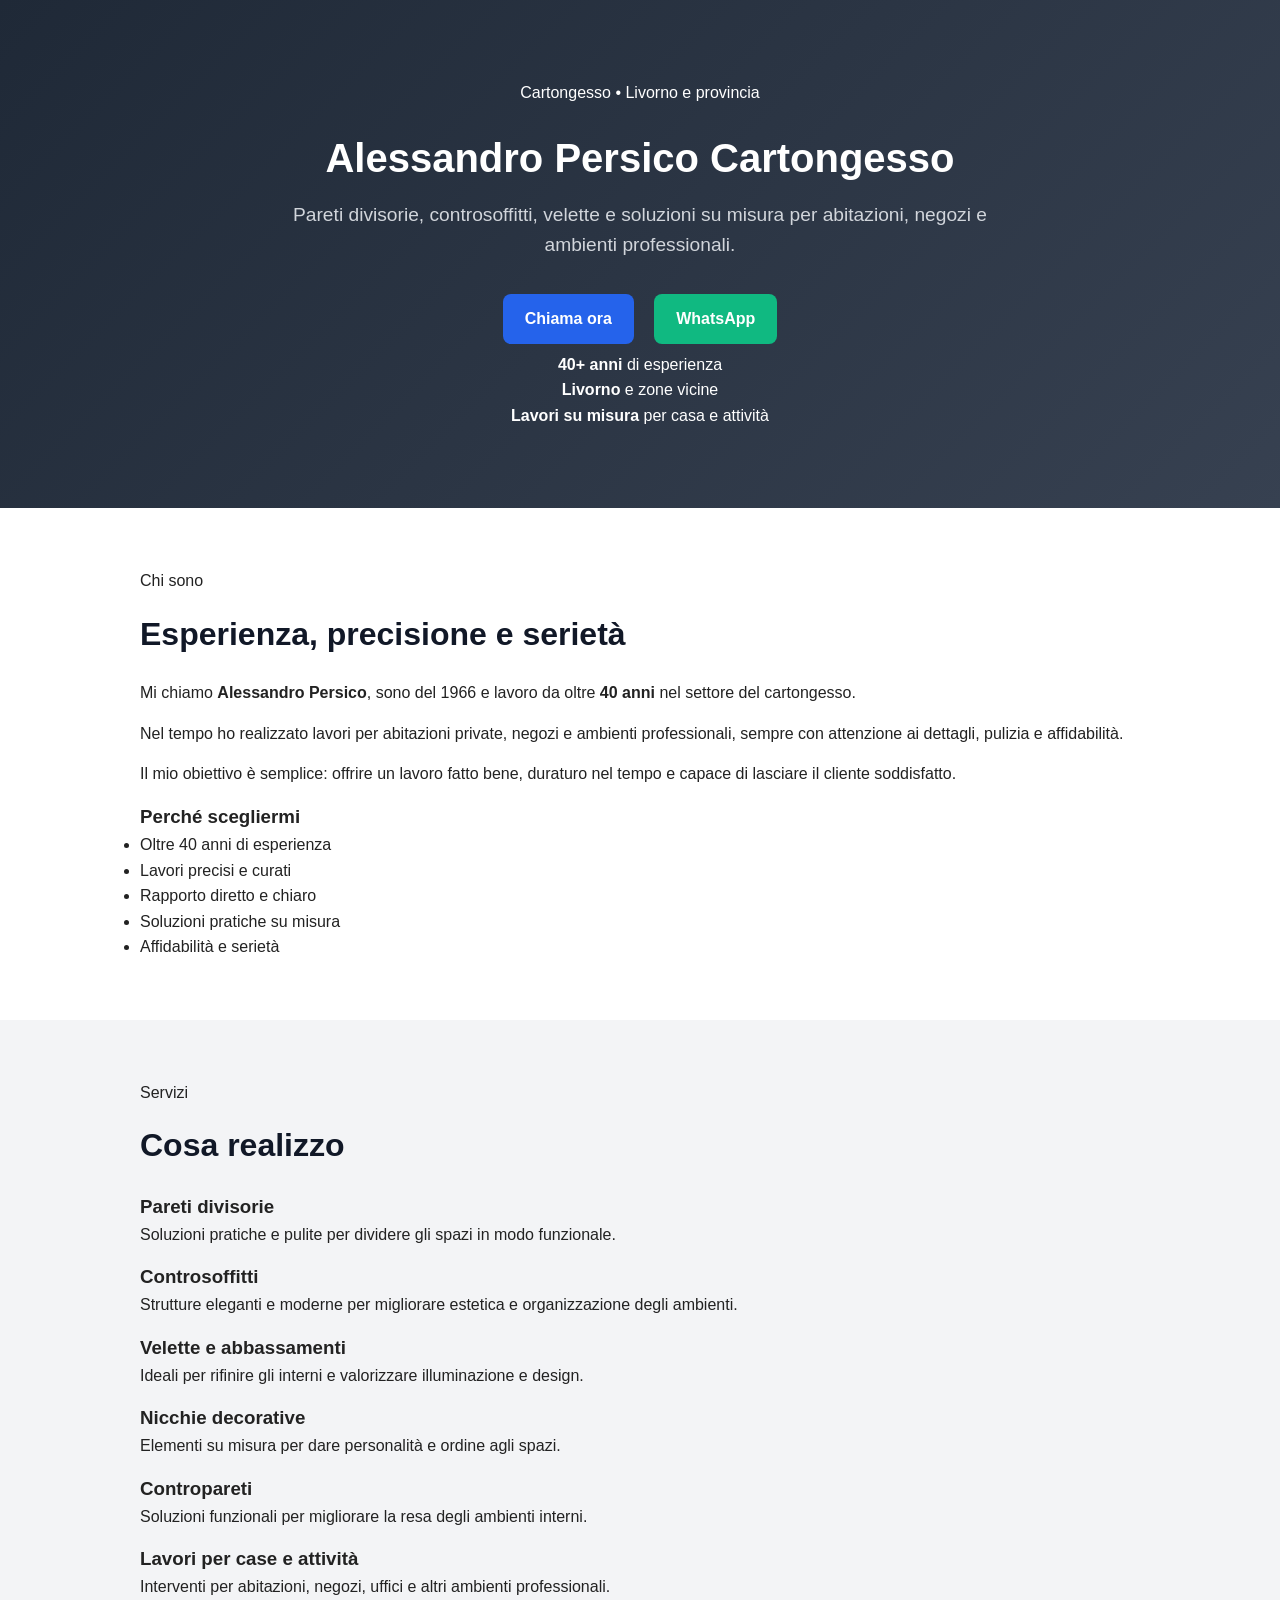
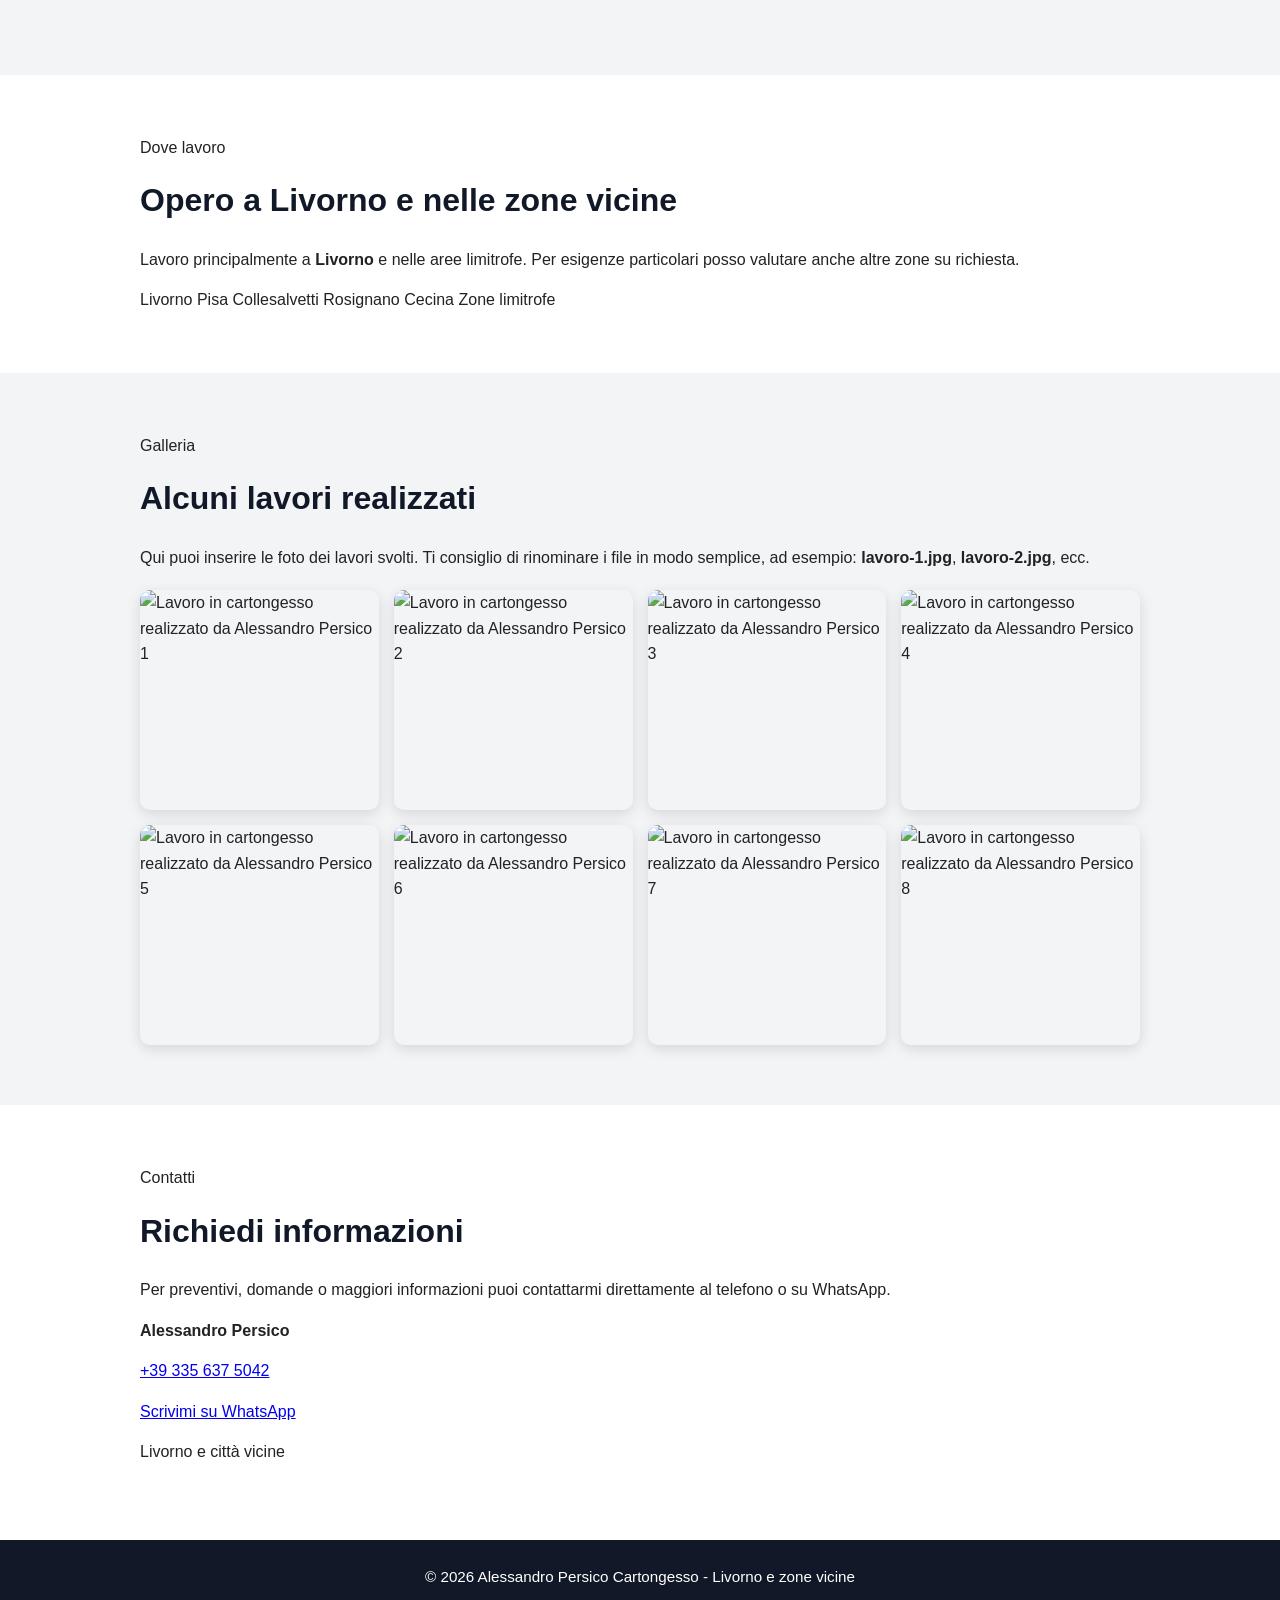
==== index.html @ 89f57fc7 "Update index.html" ====
<!DOCTYPE html>
<html lang="it">
<head>
  <meta charset="UTF-8">
  <meta name="viewport" content="width=device-width, initial-scale=1.0">
  <title>Alessandro Persico Cartongesso | Livorno e zone vicine</title>
  <meta name="description" content="Lavori in cartongesso a Livorno e provincia. Pareti divisorie, controsoffitti, velette e soluzioni su misura con oltre 40 anni di esperienza.">
  <link rel="stylesheet" href="style.css">
</head>
<body>

  <header class="hero">
    <div class="overlay"></div>
    <div class="container hero-content">
      <p class="eyebrow">Cartongesso • Livorno e provincia</p>
      <h1>Alessandro Persico Cartongesso</h1>
      <p class="subtitle">
        Pareti divisorie, controsoffitti, velette e soluzioni su misura
        per abitazioni, negozi e ambienti professionali.
      </p>

      <div class="buttons">
        <a class="btn primary" href="tel:+393356375042">Chiama ora</a>
        <a class="btn secondary" href="https://wa.me/393356375042" target="_blank" rel="noopener">WhatsApp</a>
      </div>

      <div class="hero-info">
        <div class="info-box">
          <strong>40+ anni</strong>
          <span>di esperienza</span>
        </div>
        <div class="info-box">
          <strong>Livorno</strong>
          <span>e zone vicine</span>
        </div>
        <div class="info-box">
          <strong>Lavori su misura</strong>
          <span>per casa e attività</span>
        </div>
      </div>
    </div>
  </header>

  <main>
    <section class="section">
      <div class="container about-grid">
        <div>
          <p class="section-tag">Chi sono</p>
          <h2>Esperienza, precisione e serietà</h2>
          <p>
            Mi chiamo <strong>Alessandro Persico</strong>, sono del 1966 e lavoro
            da oltre <strong>40 anni</strong> nel settore del cartongesso.
          </p>
          <p>
            Nel tempo ho realizzato lavori per abitazioni private, negozi e ambienti
            professionali, sempre con attenzione ai dettagli, pulizia e affidabilità.
          </p>
          <p>
            Il mio obiettivo è semplice: offrire un lavoro fatto bene,
            duraturo nel tempo e capace di lasciare il cliente soddisfatto.
          </p>
        </div>

        <div class="about-card">
          <h3>Perché scegliermi</h3>
          <ul>
            <li>Oltre 40 anni di esperienza</li>
            <li>Lavori precisi e curati</li>
            <li>Rapporto diretto e chiaro</li>
            <li>Soluzioni pratiche su misura</li>
            <li>Affidabilità e serietà</li>
          </ul>
        </div>
      </div>
    </section>

    <section class="section alt">
      <div class="container">
        <p class="section-tag">Servizi</p>
        <h2>Cosa realizzo</h2>

        <div class="services-grid">
          <div class="service-card">
            <h3>Pareti divisorie</h3>
            <p>Soluzioni pratiche e pulite per dividere gli spazi in modo funzionale.</p>
          </div>

          <div class="service-card">
            <h3>Controsoffitti</h3>
            <p>Strutture eleganti e moderne per migliorare estetica e organizzazione degli ambienti.</p>
          </div>

          <div class="service-card">
            <h3>Velette e abbassamenti</h3>
            <p>Ideali per rifinire gli interni e valorizzare illuminazione e design.</p>
          </div>

          <div class="service-card">
            <h3>Nicchie decorative</h3>
            <p>Elementi su misura per dare personalità e ordine agli spazi.</p>
          </div>

          <div class="service-card">
            <h3>Contropareti</h3>
            <p>Soluzioni funzionali per migliorare la resa degli ambienti interni.</p>
          </div>

          <div class="service-card">
            <h3>Lavori per case e attività</h3>
            <p>Interventi per abitazioni, negozi, uffici e altri ambienti professionali.</p>
          </div>
        </div>
      </div>
    </section>

    <section class="section">
      <div class="container area-grid">
        <div>
          <p class="section-tag">Dove lavoro</p>
          <h2>Opero a Livorno e nelle zone vicine</h2>
          <p>
            Lavoro principalmente a <strong>Livorno</strong> e nelle aree limitrofe.
            Per esigenze particolari posso valutare anche altre zone su richiesta.
          </p>
        </div>

        <div class="areas-box">
          <span>Livorno</span>
          <span>Pisa</span>
          <span>Collesalvetti</span>
          <span>Rosignano</span>
          <span>Cecina</span>
          <span>Zone limitrofe</span>
        </div>
      </div>
    </section>

    <section class="section alt">
      <div class="container">
        <p class="section-tag">Galleria</p>
        <h2>Alcuni lavori realizzati</h2>
        <p class="gallery-text">
          Qui puoi inserire le foto dei lavori svolti. Ti consiglio di rinominare
          i file in modo semplice, ad esempio: <strong>lavoro-1.jpg</strong>,
          <strong>lavoro-2.jpg</strong>, ecc.
        </p>

        <div class="gallery">
          <img src="lavoro-1.jpeg" alt="Lavoro in cartongesso realizzato da Alessandro Persico 1">
          <img src="lavoro-2.jpeg" alt="Lavoro in cartongesso realizzato da Alessandro Persico 2">
          <img src="lavoro-3.jpeg" alt="Lavoro in cartongesso realizzato da Alessandro Persico 3">
          <img src="lavoro-4.jpeg" alt="Lavoro in cartongesso realizzato da Alessandro Persico 4">
          <img src="lavoro-5.jpeg" alt="Lavoro in cartongesso realizzato da Alessandro Persico 5">
          <img src="lavoro-6.jpeg" alt="Lavoro in cartongesso realizzato da Alessandro Persico 6">
          <img src="lavoro-7.jpeg" alt="Lavoro in cartongesso realizzato da Alessandro Persico 7">
          <img src="lavoro-8.jpeg" alt="Lavoro in cartongesso realizzato da Alessandro Persico 8">
        </div>
      </div>
    </section>

    <section class="section contact-section">
      <div class="container contact-card">
        <div>
          <p class="section-tag">Contatti</p>
          <h2>Richiedi informazioni</h2>
          <p>
            Per preventivi, domande o maggiori informazioni puoi contattarmi
            direttamente al telefono o su WhatsApp.
          </p>
        </div>

        <div class="contact-info">
          <p><strong>Alessandro Persico</strong></p>
          <p><a href="tel:+393356375042">+39 335 637 5042</a></p>
          <p><a href="https://wa.me/393356375042" target="_blank" rel="noopener">Scrivimi su WhatsApp</a></p>
          <p>Livorno e città vicine</p>
        </div>
      </div>
    </section>
  </main>

  <footer>
    <div class="container footer-content">
      <p>© 2026 Alessandro Persico Cartongesso - Livorno e zone vicine</p>
    </div>
  </footer>

</body>
</html>
---- style.css ----
* {
box-sizing: border-box;
margin: 0;
padding: 0;
}

body {
font-family: Arial, sans-serif;
line-height: 1.6;
color: #222;
background: #ffffff;
}

.container {
width: 90%;
max-width: 1000px;
margin: 0 auto;
}

.hero {
background: linear-gradient(135deg, #1f2937, #374151);
color: white;
padding: 80px 0;
text-align: center;
}

.hero h1 {
font-size: 2.5rem;
margin-bottom: 10px;
}

.subtitle {
font-size: 1.2rem;
margin-bottom: 20px;
color: #d1d5db;
}

.hero p {
max-width: 700px;
margin: 0 auto 20px;
}

.buttons {
margin-top: 25px;
}

.btn {
display: inline-block;
text-decoration: none;
padding: 12px 22px;
border-radius: 8px;
margin: 8px;
font-weight: bold;
}

.btn.primary {
background: #2563eb;
color: white;
}

.btn.secondary {
background: #10b981;
color: white;
}

.section {
padding: 60px 0;
}

.section.alt {
background: #f3f4f6;
}

.section h2 {
margin-bottom: 20px;
font-size: 2rem;
color: #111827;
}

.section p {
margin-bottom: 15px;
}

.services,
.areas {
padding-left: 20px;
}

.services li,
.areas li {
margin-bottom: 10px;
}

.contact a {
color: #2563eb;
text-decoration: none;
}

.note {
color: #666;
font-style: italic;
}

footer {
background: #111827;
color: white;
text-align: center;
padding: 25px 0;
font-size: 0.95rem;
}

@media (max-width: 600px) {
.hero h1 {
font-size: 2rem;
}

.section h2 {
font-size: 1.6rem;
}

.btn {
display: block;
width: 100%;
max-width: 280px;
margin: 10px auto;
}
}
.gallery {
display: grid;
grid-template-columns: repeat(auto-fit, minmax(220px, 1fr));
gap: 15px;
margin-top: 20px;
}

.gallery img {
width: 100%;
height: 220px;
object-fit: cover;
border-radius: 10px;
box-shadow: 0 4px 14px rgba(0,0,0,0.12);
}
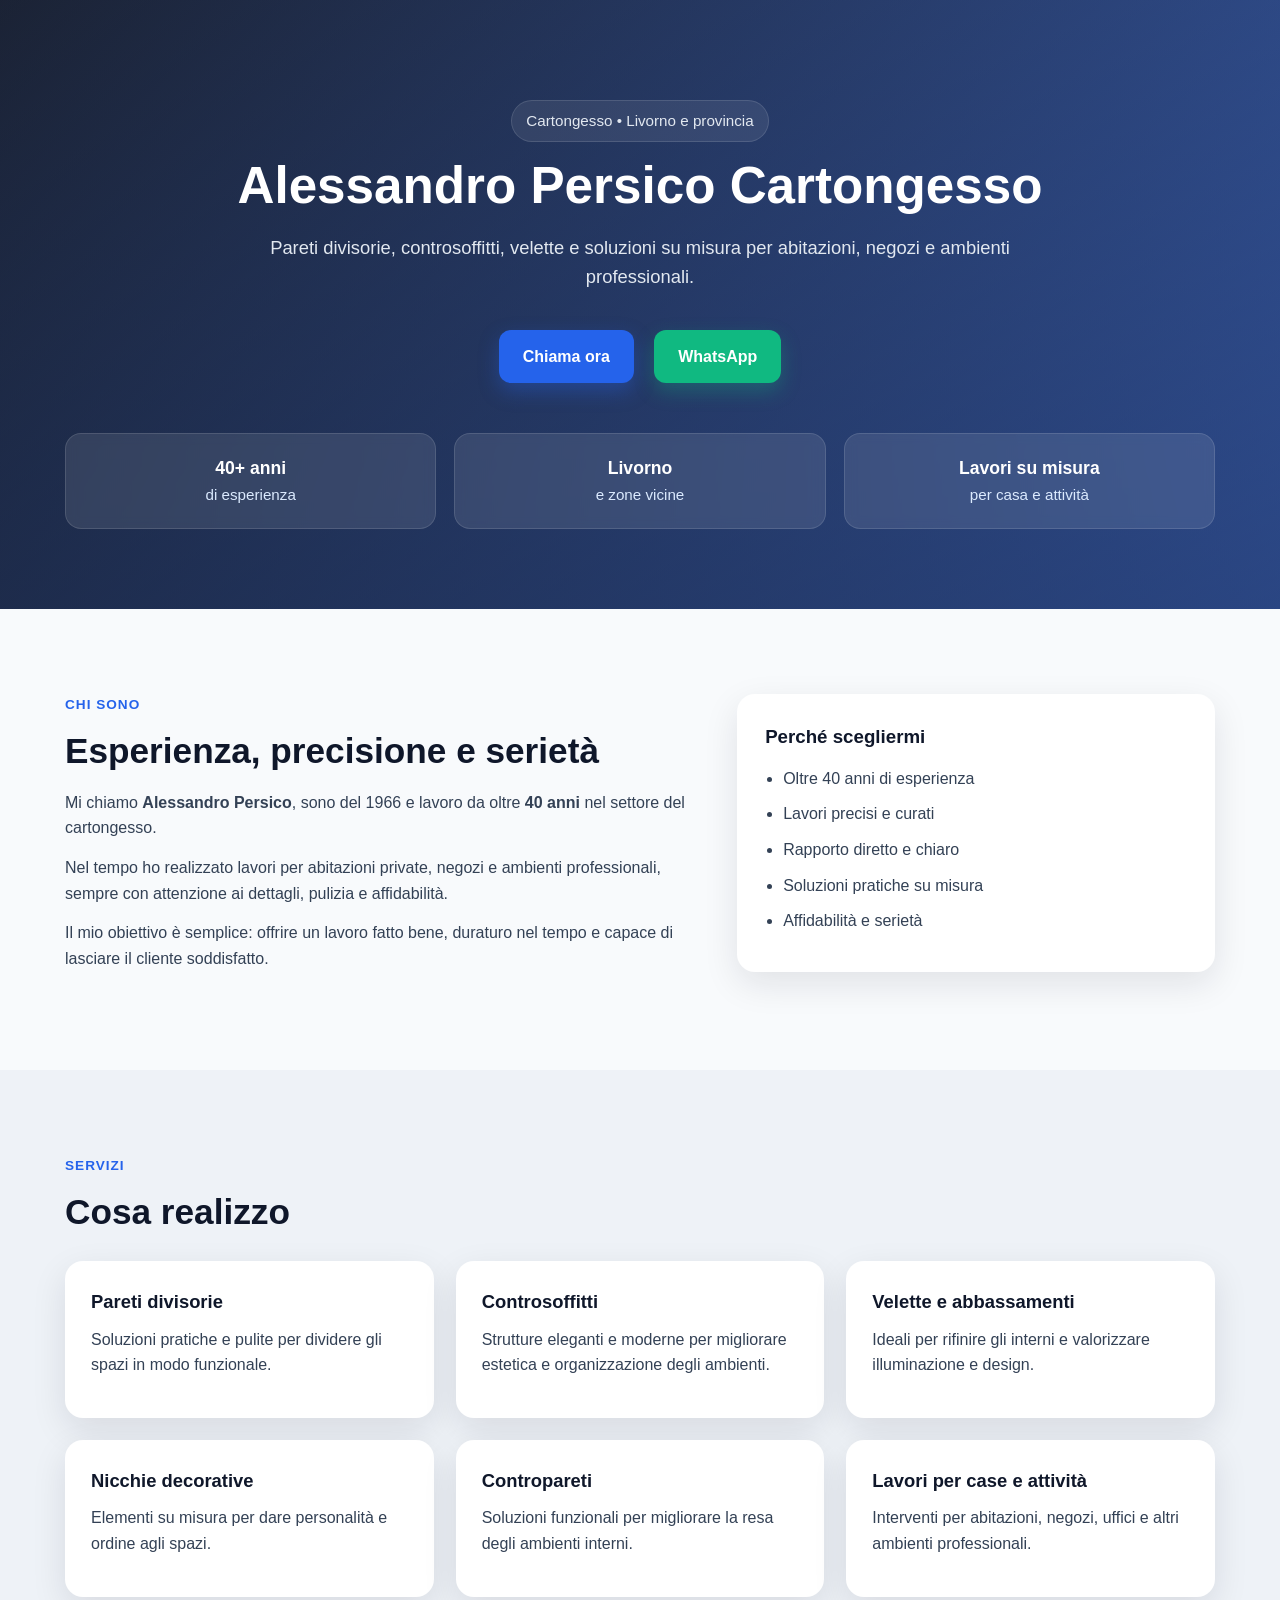
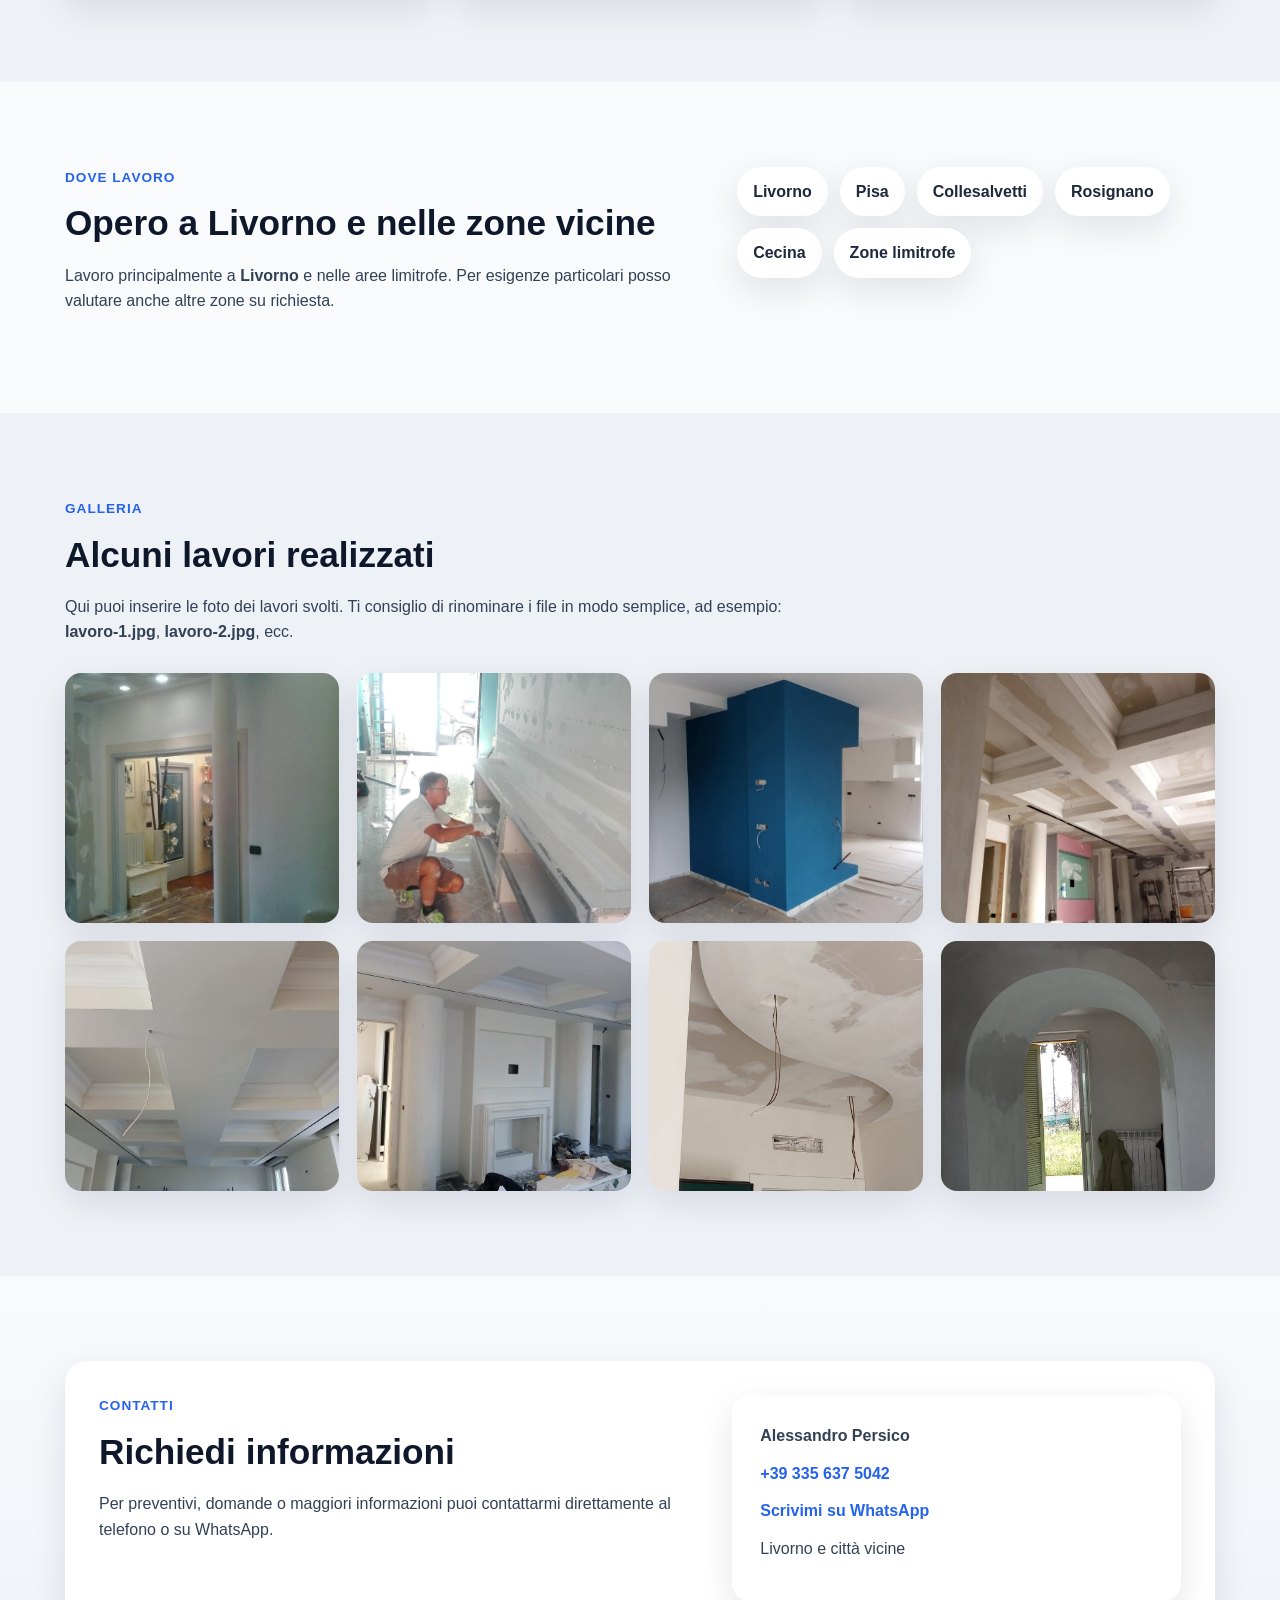
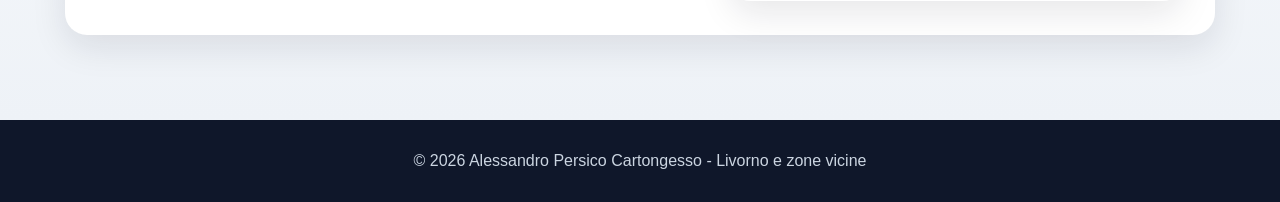
==== commit 4468362b: "Update index.html" ====
--- a/index.html
+++ b/index.html
@@ -145,16 +145,16 @@
           <strong>lavoro-2.jpg</strong>, ecc.
         </p>
 
-        <div class="gallery">
-          <img src="lavoro-1.jpeg" alt="Lavoro in cartongesso realizzato da Alessandro Persico 1">
-          <img src="lavoro-2.jpeg" alt="Lavoro in cartongesso realizzato da Alessandro Persico 2">
-          <img src="lavoro-3.jpeg" alt="Lavoro in cartongesso realizzato da Alessandro Persico 3">
-          <img src="lavoro-4.jpeg" alt="Lavoro in cartongesso realizzato da Alessandro Persico 4">
-          <img src="lavoro-5.jpeg" alt="Lavoro in cartongesso realizzato da Alessandro Persico 5">
-          <img src="lavoro-6.jpeg" alt="Lavoro in cartongesso realizzato da Alessandro Persico 6">
-          <img src="lavoro-7.jpeg" alt="Lavoro in cartongesso realizzato da Alessandro Persico 7">
-          <img src="lavoro-8.jpeg" alt="Lavoro in cartongesso realizzato da Alessandro Persico 8">
-        </div>
+       <div class="gallery">
+  <img src="WhatsApp Image 2026-03-15 at 20.15.05.jpeg" alt="Lavoro in cartongesso realizzato da Alessandro Persico 1">
+  <img src="WhatsApp Image 2026-03-15 at 20.15.06.jpeg" alt="Lavoro in cartongesso realizzato da Alessandro Persico 2">
+  <img src="WhatsApp Image 2026-03-15 at 20.15.06 (1).jpeg" alt="Lavoro in cartongesso realizzato da Alessandro Persico 3">
+  <img src="WhatsApp Image 2026-03-15 at 20.15.06 (3).jpeg" alt="Lavoro in cartongesso realizzato da Alessandro Persico 4">
+  <img src="WhatsApp Image 2026-03-15 at 20.15.06 (4).jpeg" alt="Lavoro in cartongesso realizzato da Alessandro Persico 5">
+  <img src="WhatsApp Image 2026-03-15 at 20.15.06 (5).jpeg" alt="Lavoro in cartongesso realizzato da Alessandro Persico 6">
+  <img src="WhatsApp Image 2026-03-15 at 20.15.06 (7).jpeg" alt="Lavoro in cartongesso realizzato da Alessandro Persico 7">
+  <img src="WhatsApp Image 2026-03-15 at 20.15.06 (9).jpeg" alt="Lavoro in cartongesso realizzato da Alessandro Persico 8">
+</div>
       </div>
     </section>
 
--- a/style.css
+++ b/style.css
@@ -1,141 +1,357 @@
 * {
-box-sizing: border-box;
-margin: 0;
-padding: 0;
+  box-sizing: border-box;
+  margin: 0;
+  padding: 0;
+}
+
+:root {
+  --bg: #f8fafc;
+  --white: #ffffff;
+  --dark: #0f172a;
+  --dark-soft: #1e293b;
+  --text: #334155;
+  --muted: #94a3b8;
+  --primary: #2563eb;
+  --primary-dark: #1d4ed8;
+  --accent: #10b981;
+  --accent-dark: #059669;
+  --border: rgba(255, 255, 255, 0.12);
+  --shadow: 0 12px 35px rgba(15, 23, 42, 0.10);
+  --radius: 18px;
 }
 
 body {
-font-family: Arial, sans-serif;
-line-height: 1.6;
-color: #222;
-background: #ffffff;
+  font-family: Arial, sans-serif;
+  line-height: 1.6;
+  color: var(--text);
+  background: var(--bg);
 }
 
 .container {
-width: 90%;
-max-width: 1000px;
-margin: 0 auto;
+  width: 90%;
+  max-width: 1150px;
+  margin: 0 auto;
 }
 
 .hero {
-background: linear-gradient(135deg, #1f2937, #374151);
-color: white;
-padding: 80px 0;
-text-align: center;
+  position: relative;
+  overflow: hidden;
+  background:
+    linear-gradient(135deg, rgba(15, 23, 42, 0.92), rgba(37, 99, 235, 0.82)),
+    url("lavoro-1.jpeg") center/cover no-repeat;
+  color: white;
+  padding: 100px 0 80px;
+}
+
+.overlay {
+  position: absolute;
+  inset: 0;
+  background: linear-gradient(to bottom, rgba(15, 23, 42, 0.35), rgba(15, 23, 42, 0.55));
+}
+
+.hero-content {
+  position: relative;
+  z-index: 2;
+  text-align: center;
+}
+
+.eyebrow {
+  display: inline-block;
+  margin-bottom: 16px;
+  padding: 8px 14px;
+  border: 1px solid var(--border);
+  border-radius: 999px;
+  background: rgba(255, 255, 255, 0.08);
+  color: #e2e8f0;
+  font-size: 0.95rem;
 }
 
 .hero h1 {
-font-size: 2.5rem;
-margin-bottom: 10px;
+  font-size: 3.2rem;
+  line-height: 1.1;
+  margin-bottom: 18px;
 }
 
 .subtitle {
-font-size: 1.2rem;
-margin-bottom: 20px;
-color: #d1d5db;
-}
-
-.hero p {
-max-width: 700px;
-margin: 0 auto 20px;
+  max-width: 760px;
+  margin: 0 auto;
+  font-size: 1.15rem;
+  color: #e2e8f0;
 }
 
 .buttons {
-margin-top: 25px;
+  margin-top: 30px;
 }
 
 .btn {
-display: inline-block;
-text-decoration: none;
-padding: 12px 22px;
-border-radius: 8px;
-margin: 8px;
-font-weight: bold;
+  display: inline-block;
+  text-decoration: none;
+  padding: 14px 24px;
+  border-radius: 12px;
+  margin: 8px;
+  font-weight: bold;
+  transition: 0.25s ease;
 }
 
 .btn.primary {
-background: #2563eb;
-color: white;
+  background: var(--primary);
+  color: white;
+  box-shadow: 0 8px 20px rgba(37, 99, 235, 0.35);
+}
+
+.btn.primary:hover {
+  background: var(--primary-dark);
+  transform: translateY(-2px);
 }
 
 .btn.secondary {
-background: #10b981;
-color: white;
+  background: var(--accent);
+  color: white;
+  box-shadow: 0 8px 20px rgba(16, 185, 129, 0.30);
+}
+
+.btn.secondary:hover {
+  background: var(--accent-dark);
+  transform: translateY(-2px);
+}
+
+.hero-info {
+  display: grid;
+  grid-template-columns: repeat(3, 1fr);
+  gap: 18px;
+  margin-top: 42px;
+}
+
+.info-box {
+  background: rgba(255, 255, 255, 0.10);
+  border: 1px solid var(--border);
+  border-radius: 16px;
+  padding: 20px;
+  backdrop-filter: blur(6px);
+}
+
+.info-box strong {
+  display: block;
+  font-size: 1.1rem;
+  color: #ffffff;
+}
+
+.info-box span {
+  color: #dbeafe;
+  font-size: 0.95rem;
 }
 
 .section {
-padding: 60px 0;
+  padding: 85px 0;
 }
 
 .section.alt {
-background: #f3f4f6;
+  background: #eef2f7;
+}
+
+.section-tag {
+  color: var(--primary);
+  font-weight: bold;
+  text-transform: uppercase;
+  letter-spacing: 1px;
+  font-size: 0.85rem;
+  margin-bottom: 10px;
 }
 
 .section h2 {
-margin-bottom: 20px;
-font-size: 2rem;
-color: #111827;
+  font-size: 2.2rem;
+  line-height: 1.2;
+  color: var(--dark);
+  margin-bottom: 18px;
 }
 
 .section p {
-margin-bottom: 15px;
-}
-
-.services,
-.areas {
-padding-left: 20px;
-}
-
-.services li,
-.areas li {
-margin-bottom: 10px;
-}
-
-.contact a {
-color: #2563eb;
-text-decoration: none;
-}
-
-.note {
-color: #666;
-font-style: italic;
+  margin-bottom: 14px;
+}
+
+.about-grid,
+.area-grid,
+.contact-card {
+  display: grid;
+  grid-template-columns: 1.2fr 0.9fr;
+  gap: 35px;
+  align-items: start;
+}
+
+.about-card,
+.contact-info {
+  background: var(--white);
+  padding: 28px;
+  border-radius: var(--radius);
+  box-shadow: var(--shadow);
+}
+
+.about-card h3 {
+  margin-bottom: 14px;
+  color: var(--dark);
+}
+
+.about-card ul {
+  padding-left: 18px;
+}
+
+.about-card li {
+  margin-bottom: 10px;
+}
+
+.services-grid {
+  display: grid;
+  grid-template-columns: repeat(3, 1fr);
+  gap: 22px;
+  margin-top: 28px;
+}
+
+.service-card {
+  background: var(--white);
+  border-radius: var(--radius);
+  padding: 26px;
+  box-shadow: var(--shadow);
+  transition: 0.25s ease;
+}
+
+.service-card:hover {
+  transform: translateY(-4px);
+}
+
+.service-card h3 {
+  color: var(--dark);
+  margin-bottom: 10px;
+  font-size: 1.15rem;
+}
+
+.areas-box {
+  display: flex;
+  flex-wrap: wrap;
+  gap: 12px;
+  align-content: start;
+}
+
+.areas-box span {
+  background: var(--white);
+  color: var(--dark-soft);
+  padding: 12px 16px;
+  border-radius: 999px;
+  box-shadow: var(--shadow);
+  font-weight: bold;
+}
+
+.gallery-text {
+  max-width: 750px;
+}
+
+.gallery {
+  display: grid;
+  grid-template-columns: repeat(auto-fit, minmax(240px, 1fr));
+  gap: 18px;
+  margin-top: 28px;
+}
+
+.gallery img {
+  width: 100%;
+  height: 250px;
+  object-fit: cover;
+  display: block;
+  border-radius: 16px;
+  box-shadow: var(--shadow);
+  transition: 0.25s ease;
+}
+
+.gallery img:hover {
+  transform: scale(1.02);
+}
+
+.contact-section {
+  background: linear-gradient(180deg, #f8fafc 0%, #eef2f7 100%);
+}
+
+.contact-card {
+  background: var(--white);
+  padding: 34px;
+  border-radius: 22px;
+  box-shadow: var(--shadow);
+}
+
+.contact-info p {
+  margin-bottom: 12px;
+}
+
+.contact-info a {
+  color: var(--primary);
+  text-decoration: none;
+  font-weight: bold;
+}
+
+.contact-info a:hover {
+  text-decoration: underline;
 }
 
 footer {
-background: #111827;
-color: white;
-text-align: center;
-padding: 25px 0;
-font-size: 0.95rem;
+  background: var(--dark);
+  color: #cbd5e1;
+  text-align: center;
+  padding: 28px 0;
+}
+
+.footer-content p {
+  margin: 0;
+}
+
+@media (max-width: 900px) {
+  .hero h1 {
+    font-size: 2.5rem;
+  }
+
+  .hero-info,
+  .about-grid,
+  .area-grid,
+  .contact-card,
+  .services-grid {
+    grid-template-columns: 1fr;
+  }
 }
 
 @media (max-width: 600px) {
-.hero h1 {
-font-size: 2rem;
-}
-
-.section h2 {
-font-size: 1.6rem;
-}
-
-.btn {
-display: block;
-width: 100%;
-max-width: 280px;
-margin: 10px auto;
-}
-}
-.gallery {
-display: grid;
-grid-template-columns: repeat(auto-fit, minmax(220px, 1fr));
-gap: 15px;
-margin-top: 20px;
-}
-
-.gallery img {
-width: 100%;
-height: 220px;
-object-fit: cover;
-border-radius: 10px;
-box-shadow: 0 4px 14px rgba(0,0,0,0.12);
-}
+  .hero {
+    padding: 85px 0 70px;
+  }
+
+  .hero h1 {
+    font-size: 2rem;
+  }
+
+  .subtitle {
+    font-size: 1rem;
+  }
+
+  .section {
+    padding: 65px 0;
+  }
+
+  .section h2 {
+    font-size: 1.7rem;
+  }
+
+  .btn {
+    display: block;
+    width: 100%;
+    max-width: 280px;
+    margin: 10px auto;
+  }
+
+  .info-box,
+  .about-card,
+  .service-card,
+  .contact-card,
+  .contact-info {
+    padding: 22px;
+  }
+
+  .gallery img {
+    height: 220px;
+  }
+}
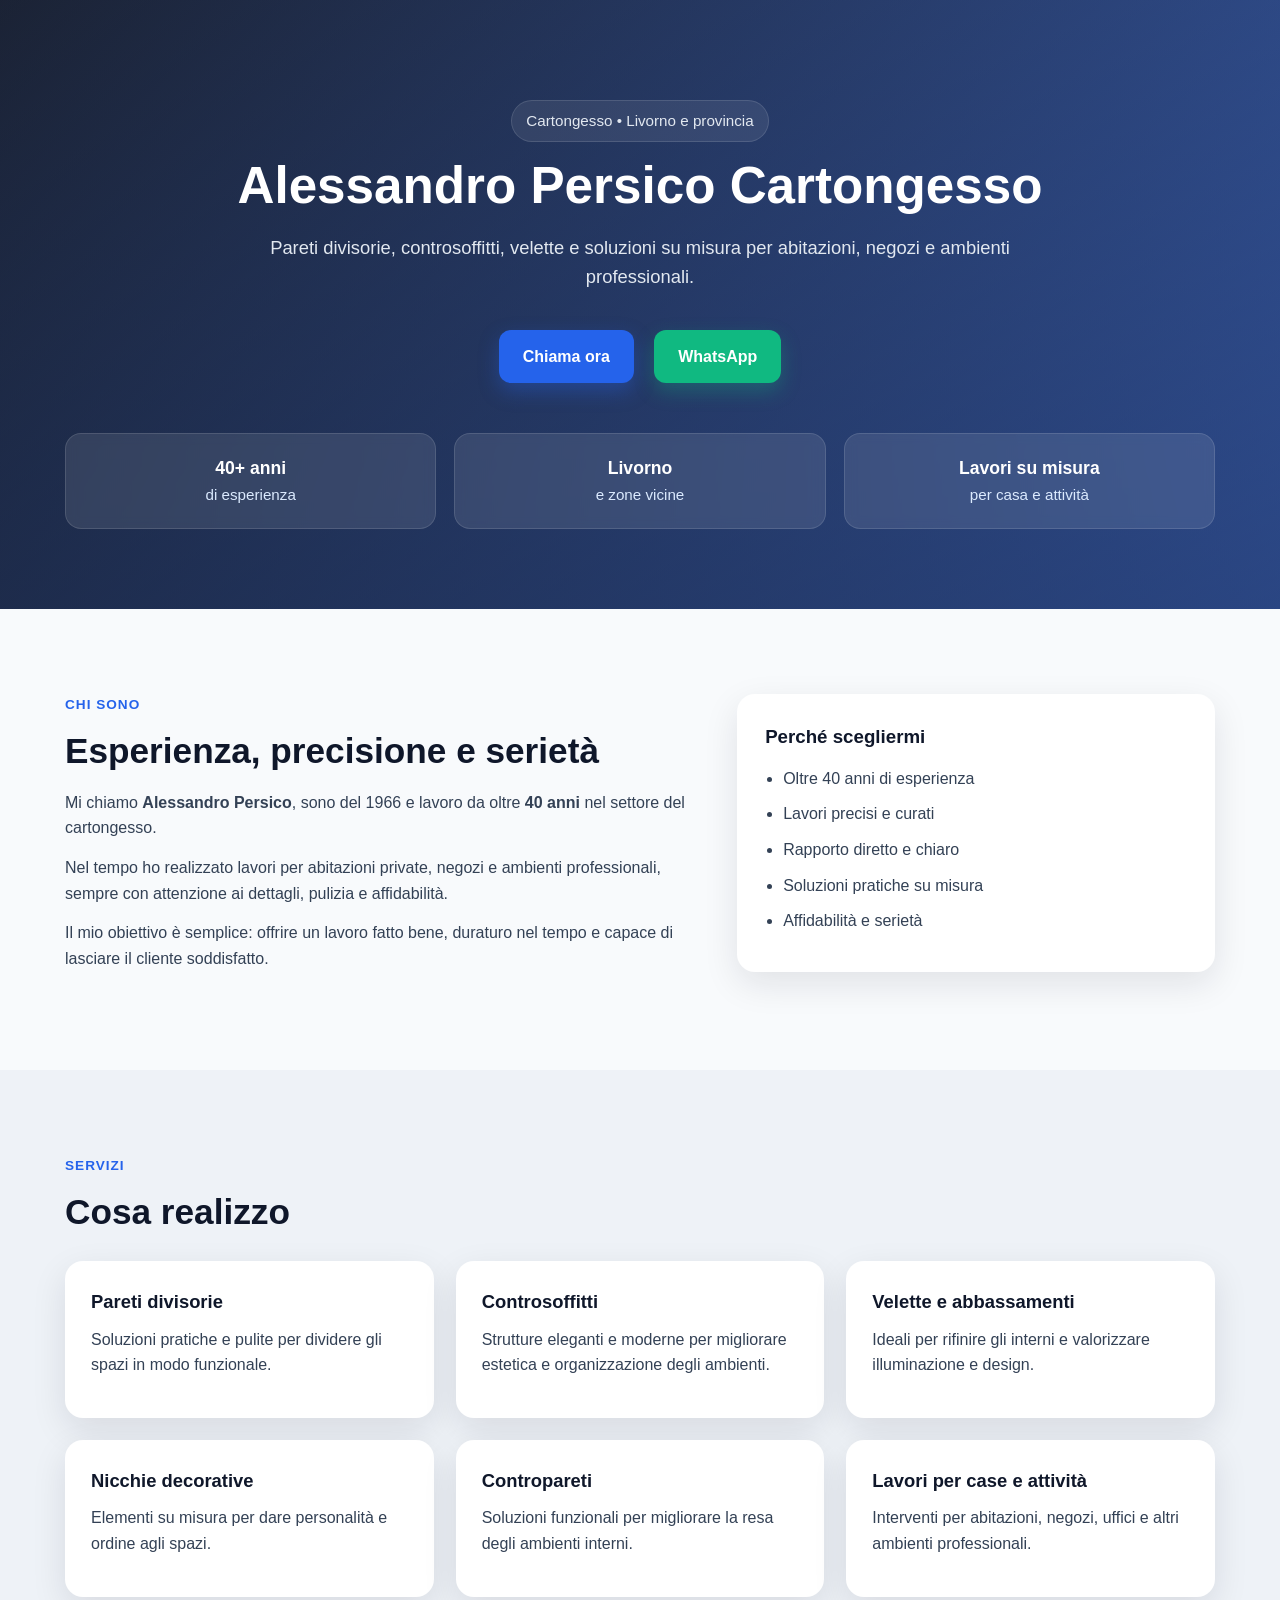
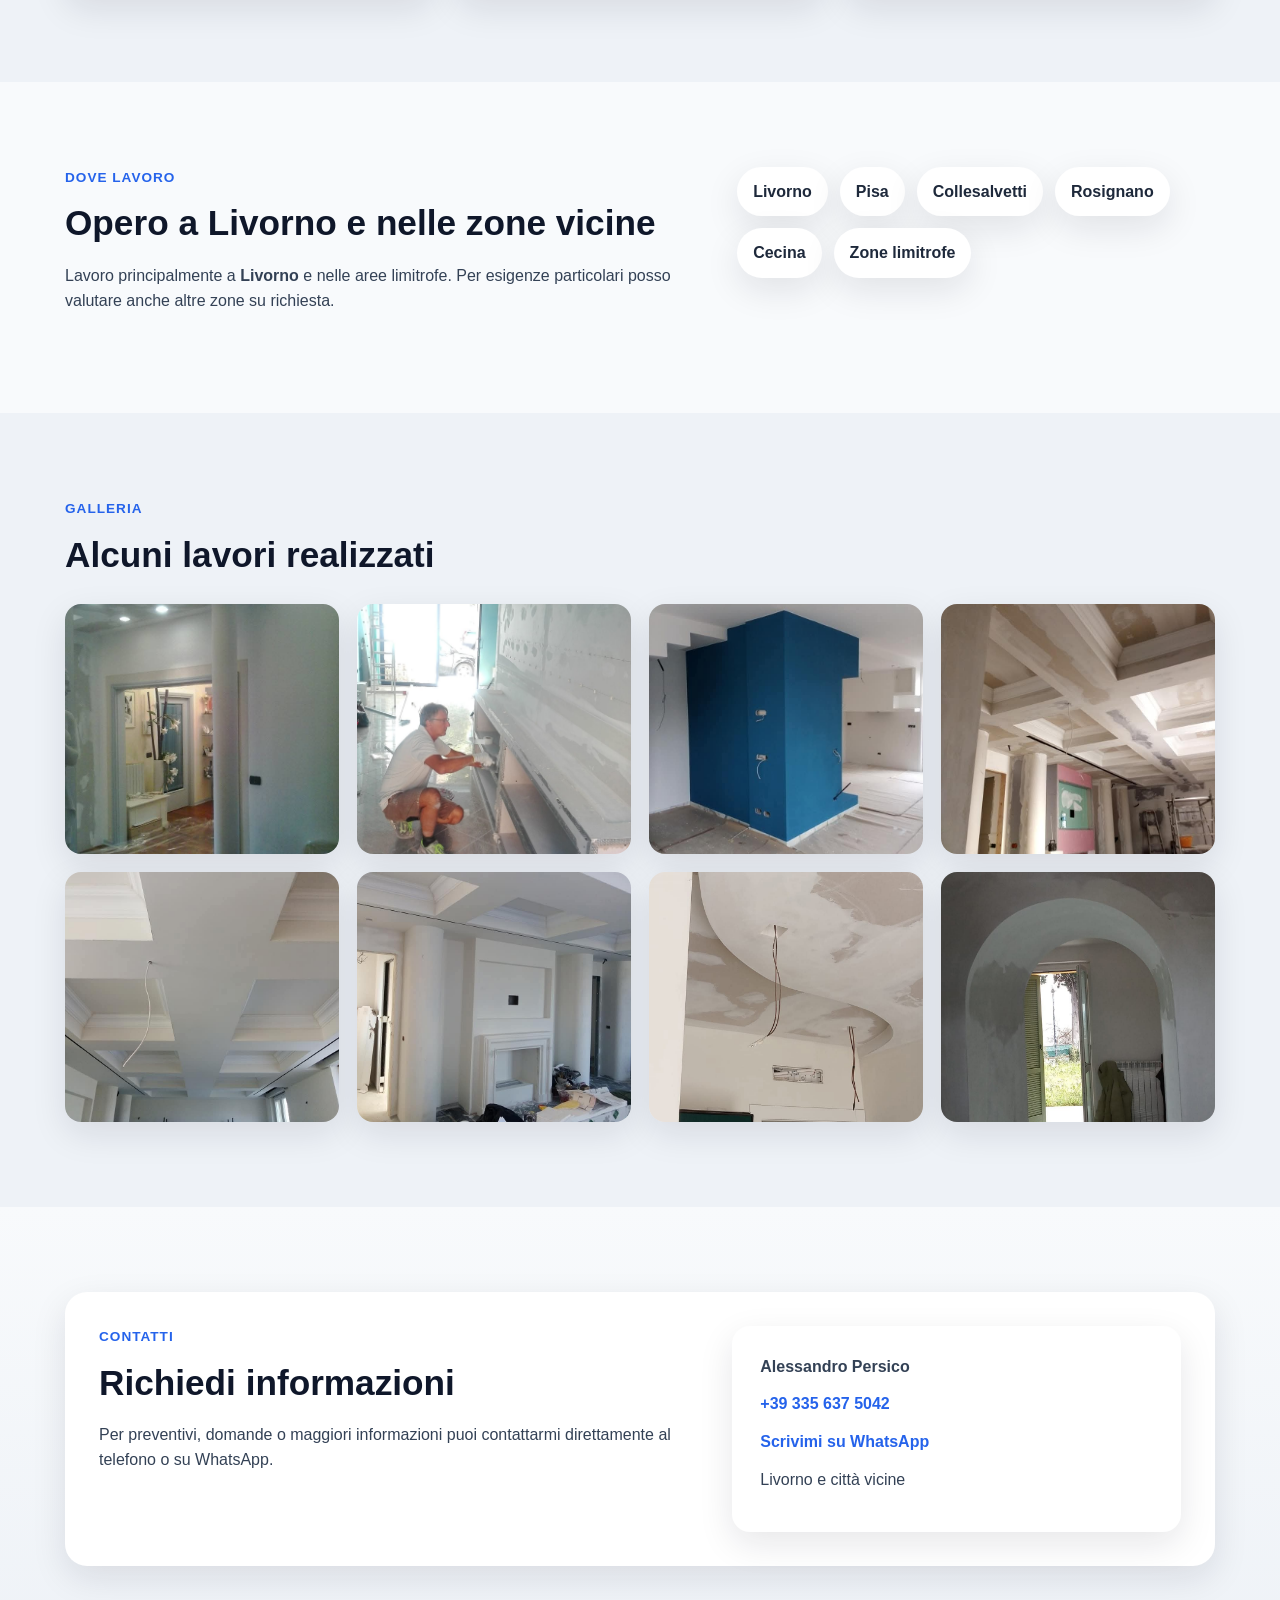
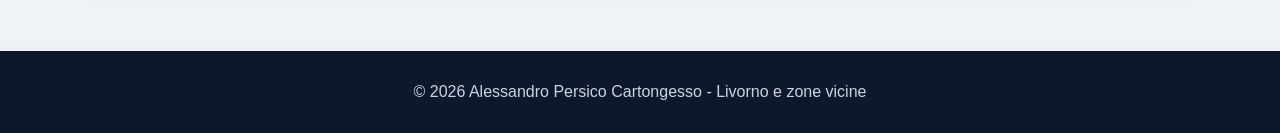
==== commit b370f93d: "Update index.html" ====
--- a/index.html
+++ b/index.html
@@ -139,11 +139,7 @@
       <div class="container">
         <p class="section-tag">Galleria</p>
         <h2>Alcuni lavori realizzati</h2>
-        <p class="gallery-text">
-          Qui puoi inserire le foto dei lavori svolti. Ti consiglio di rinominare
-          i file in modo semplice, ad esempio: <strong>lavoro-1.jpg</strong>,
-          <strong>lavoro-2.jpg</strong>, ecc.
-        </p>
+   
 
        <div class="gallery">
   <img src="WhatsApp Image 2026-03-15 at 20.15.05.jpeg" alt="Lavoro in cartongesso realizzato da Alessandro Persico 1">
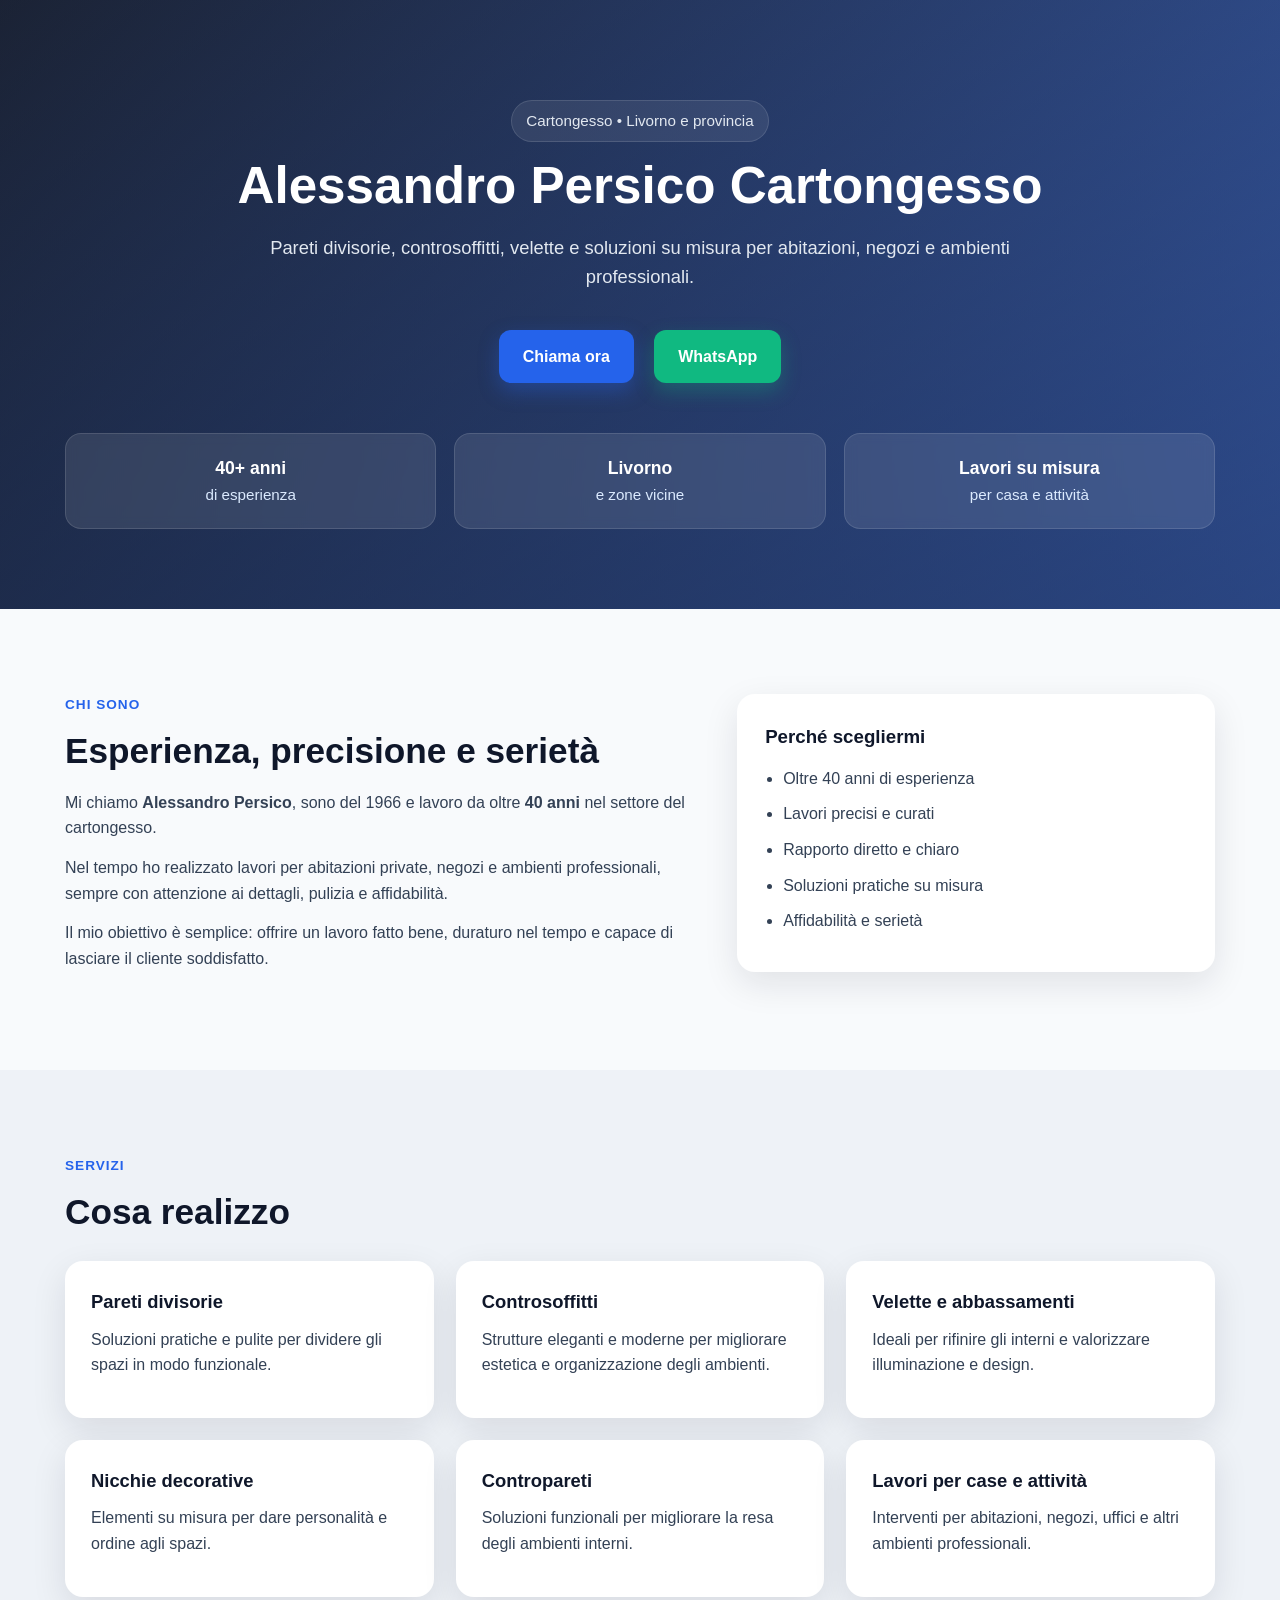
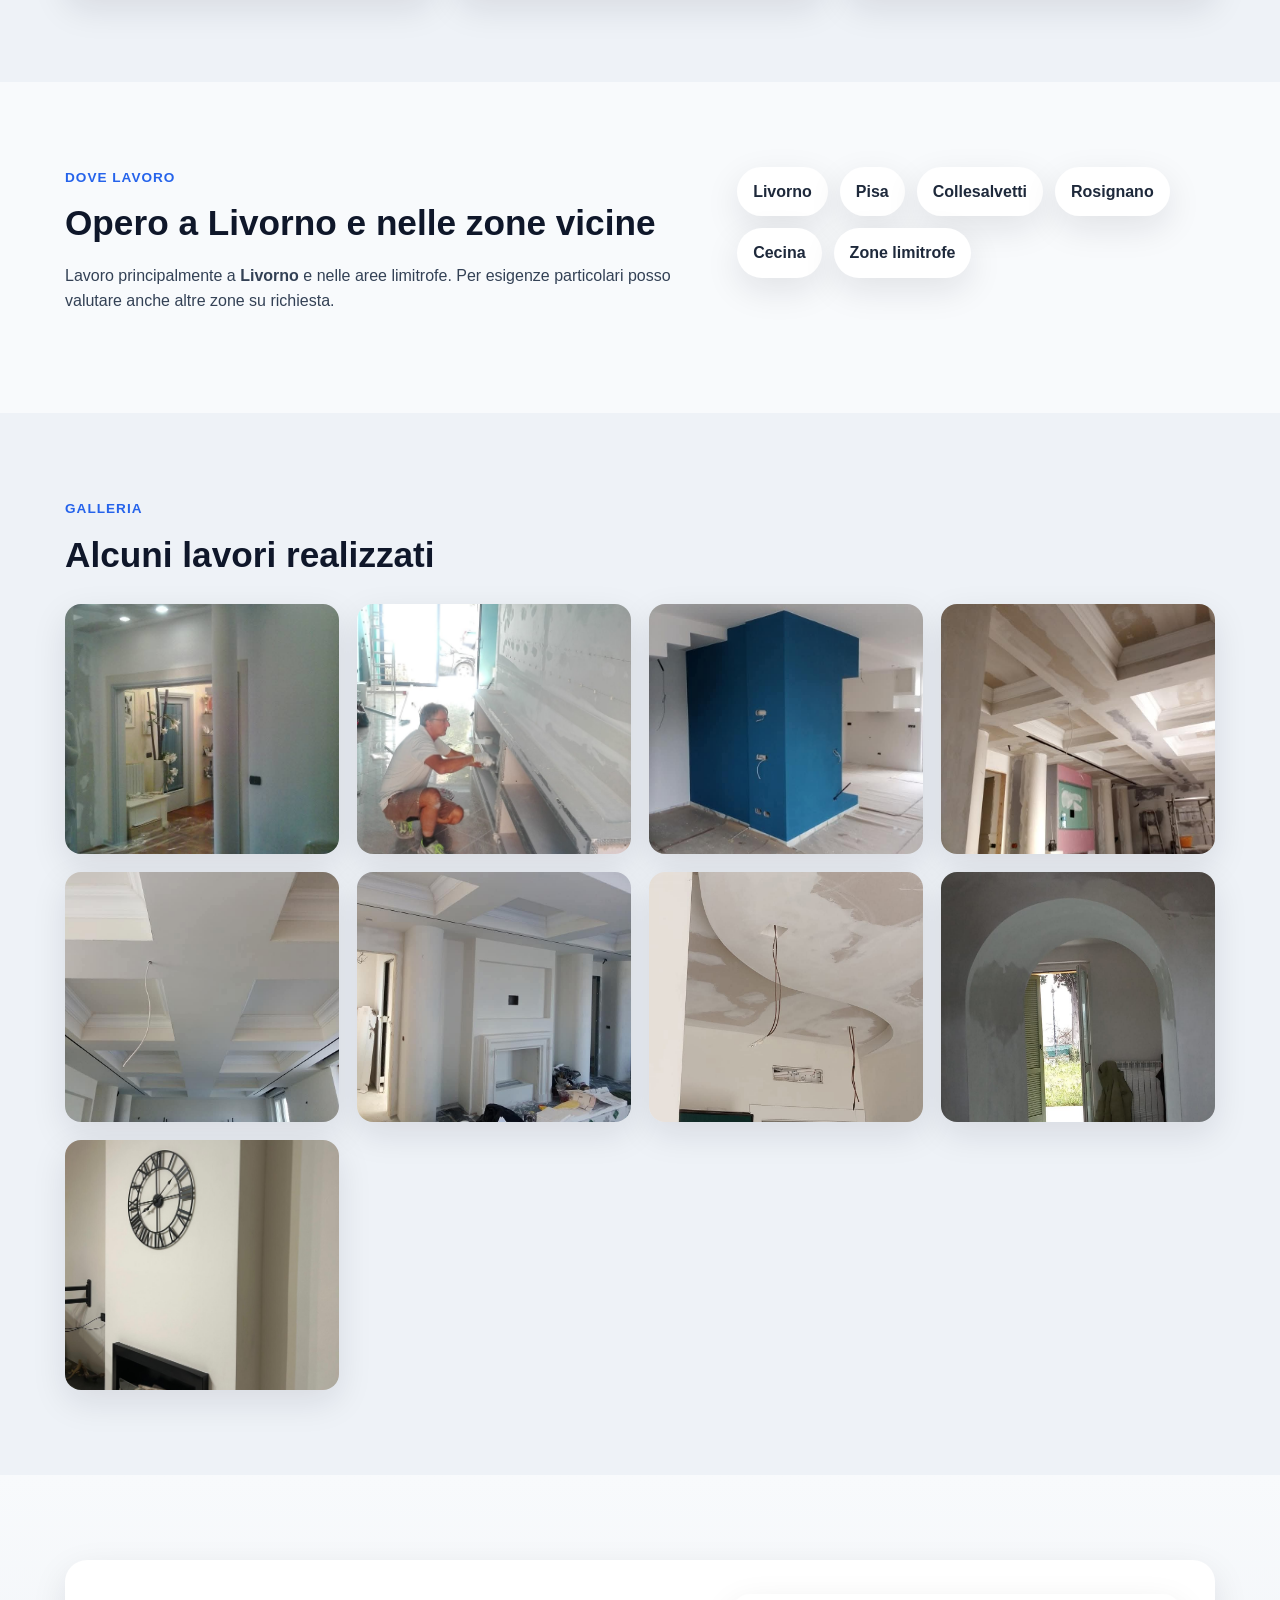
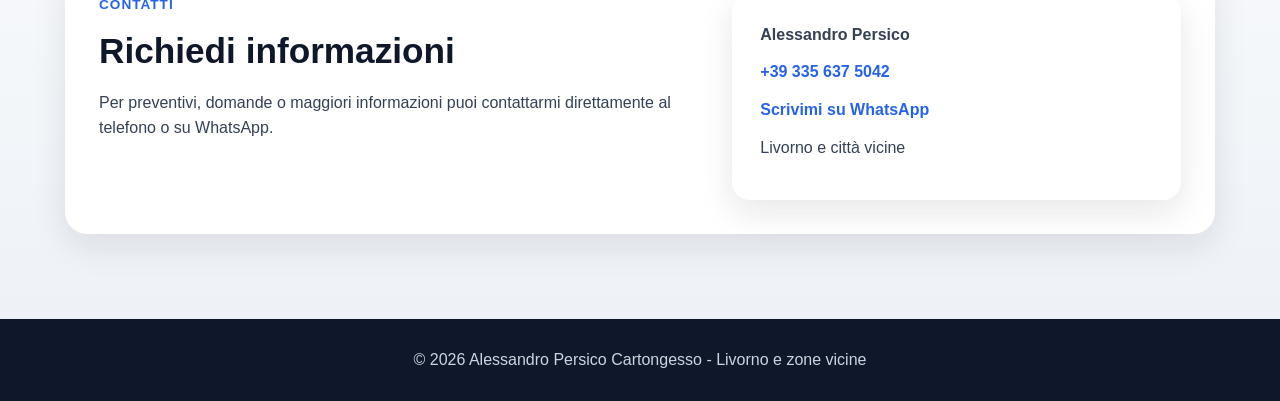
==== commit 9ba1799c: "Update index.html" ====
--- a/index.html
+++ b/index.html
@@ -150,6 +150,7 @@
   <img src="WhatsApp Image 2026-03-15 at 20.15.06 (5).jpeg" alt="Lavoro in cartongesso realizzato da Alessandro Persico 6">
   <img src="WhatsApp Image 2026-03-15 at 20.15.06 (7).jpeg" alt="Lavoro in cartongesso realizzato da Alessandro Persico 7">
   <img src="WhatsApp Image 2026-03-15 at 20.15.06 (9).jpeg" alt="Lavoro in cartongesso realizzato da Alessandro Persico 8">
+  <img src="WhatsApp Image 2026-03-15 at 20.33.15.jpeg" alt="Lavoro in cartongesso realizzato da Alessandro Persico 9">
 </div>
       </div>
     </section>
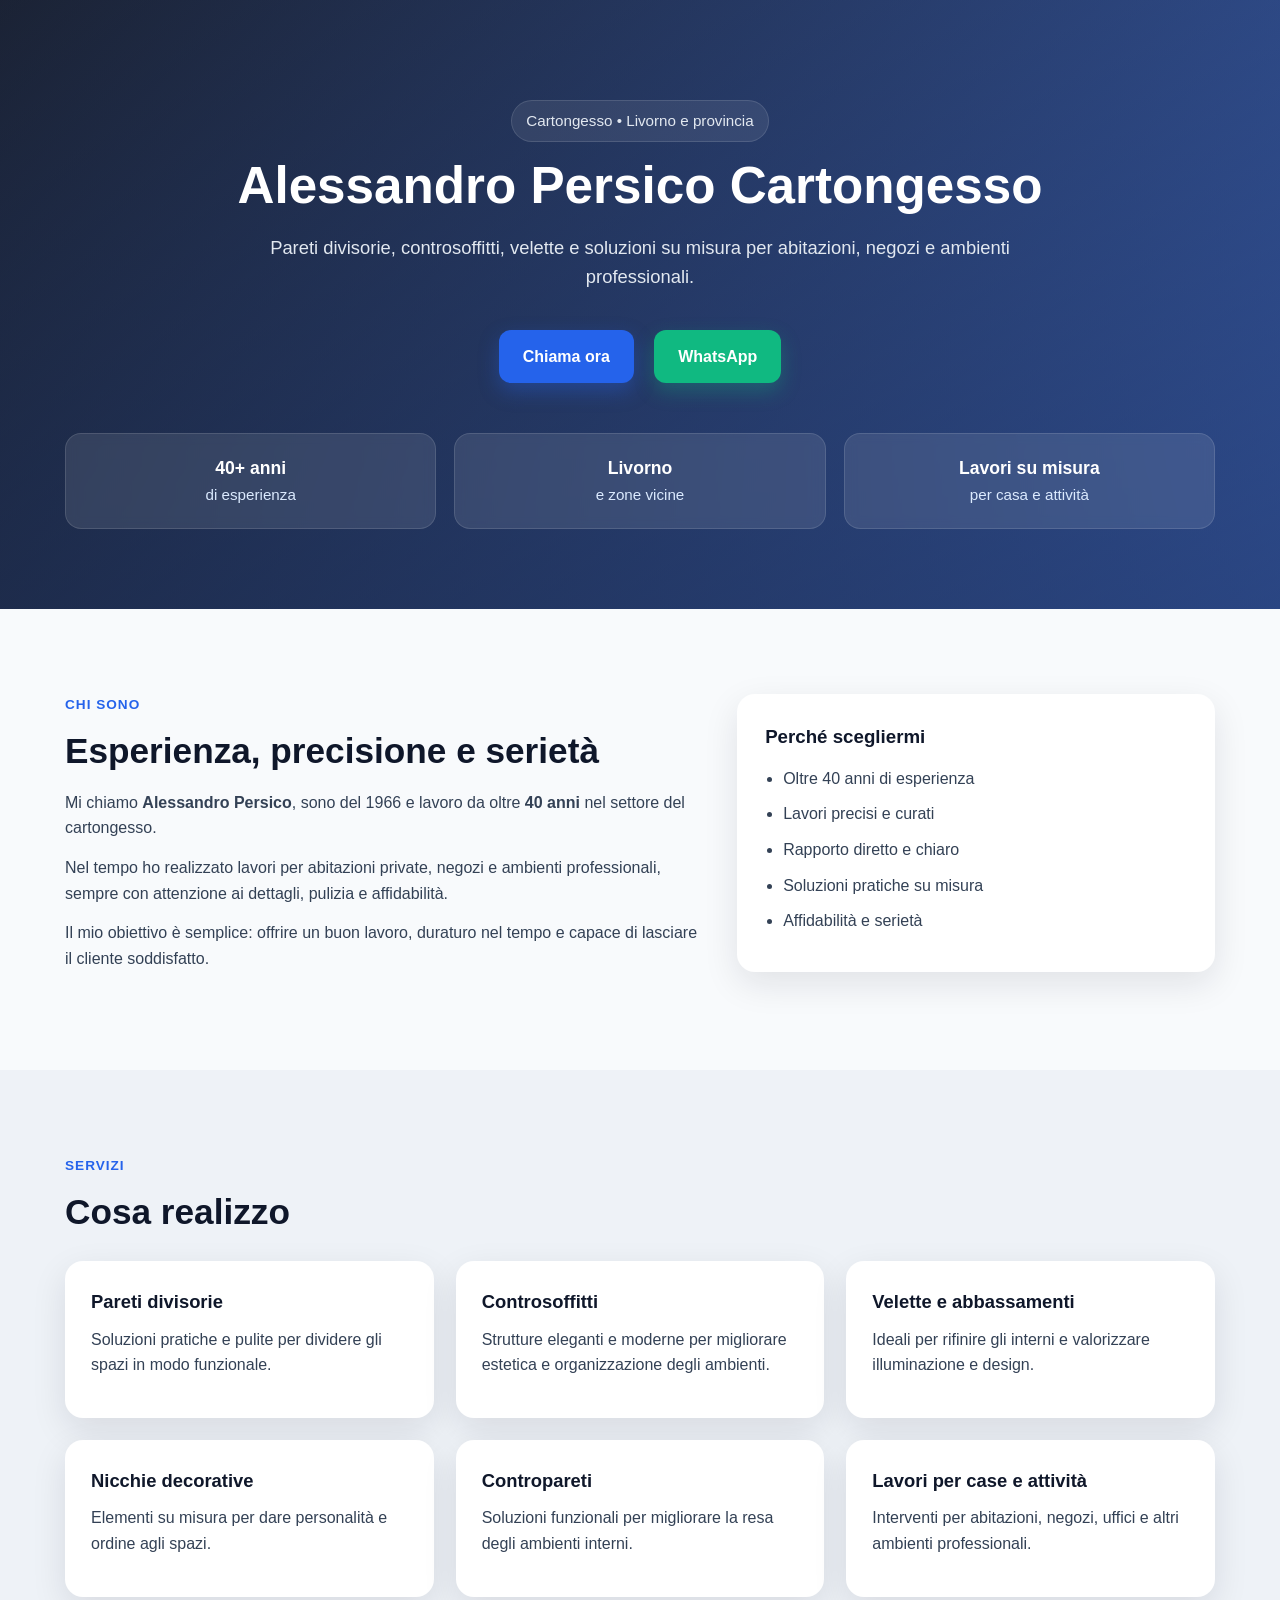
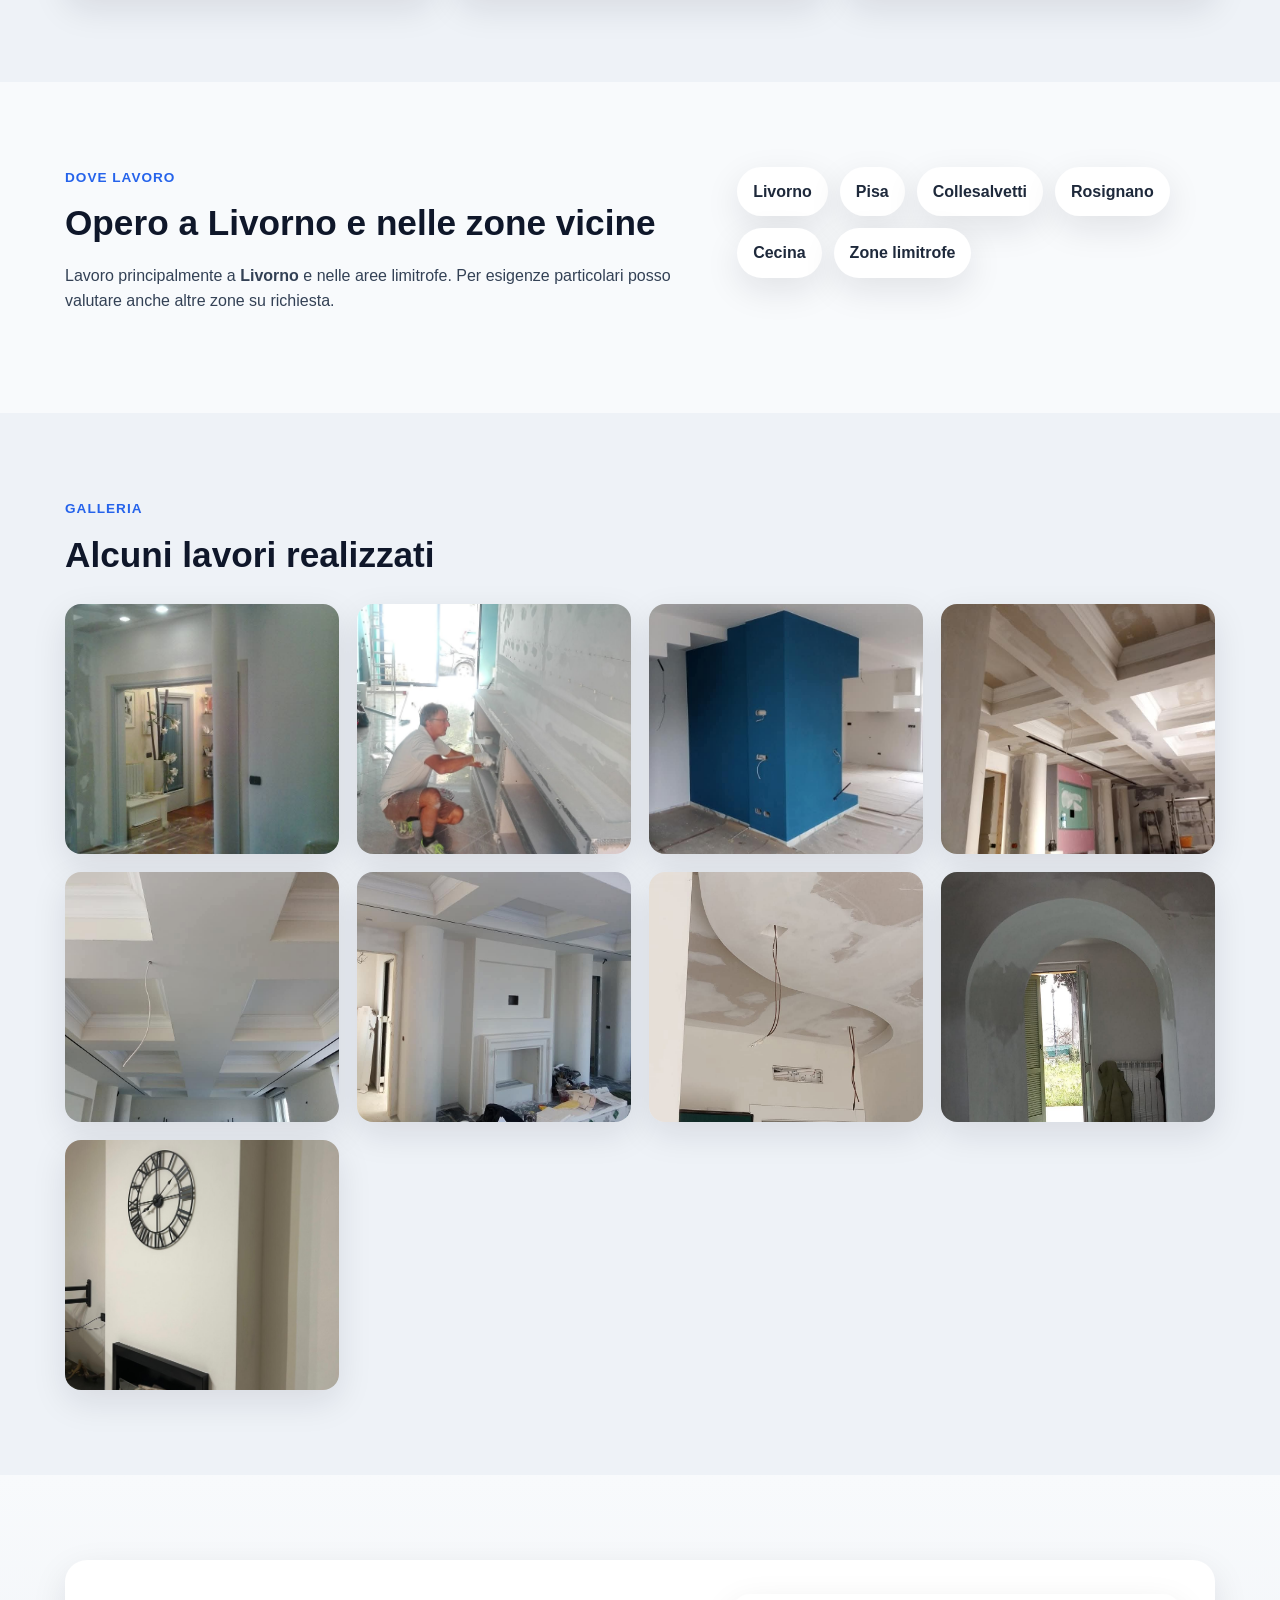
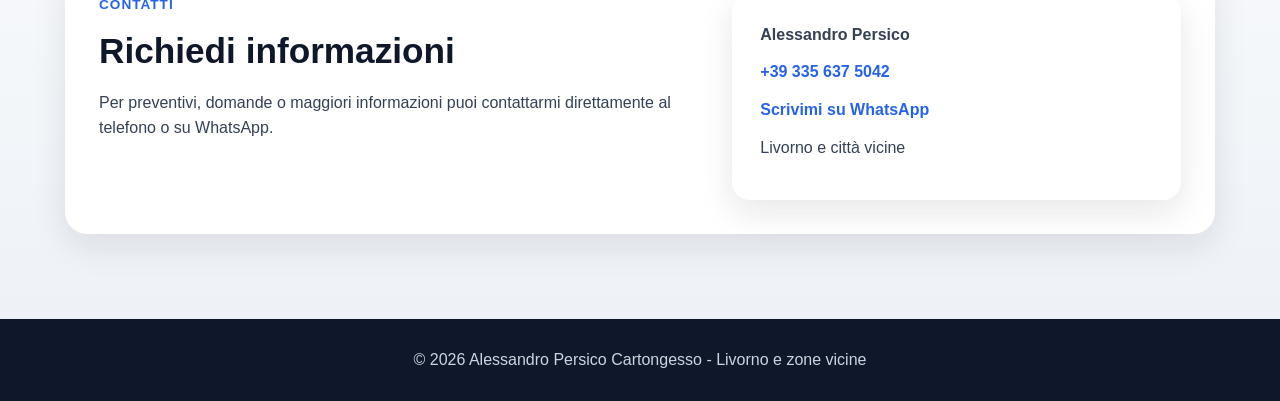
==== commit 7677b0be: "Update index.html" ====
--- a/index.html
+++ b/index.html
@@ -56,7 +56,7 @@
             professionali, sempre con attenzione ai dettagli, pulizia e affidabilità.
           </p>
           <p>
-            Il mio obiettivo è semplice: offrire un lavoro fatto bene,
+            Il mio obiettivo è semplice: offrire un buon lavoro,
             duraturo nel tempo e capace di lasciare il cliente soddisfatto.
           </p>
         </div>
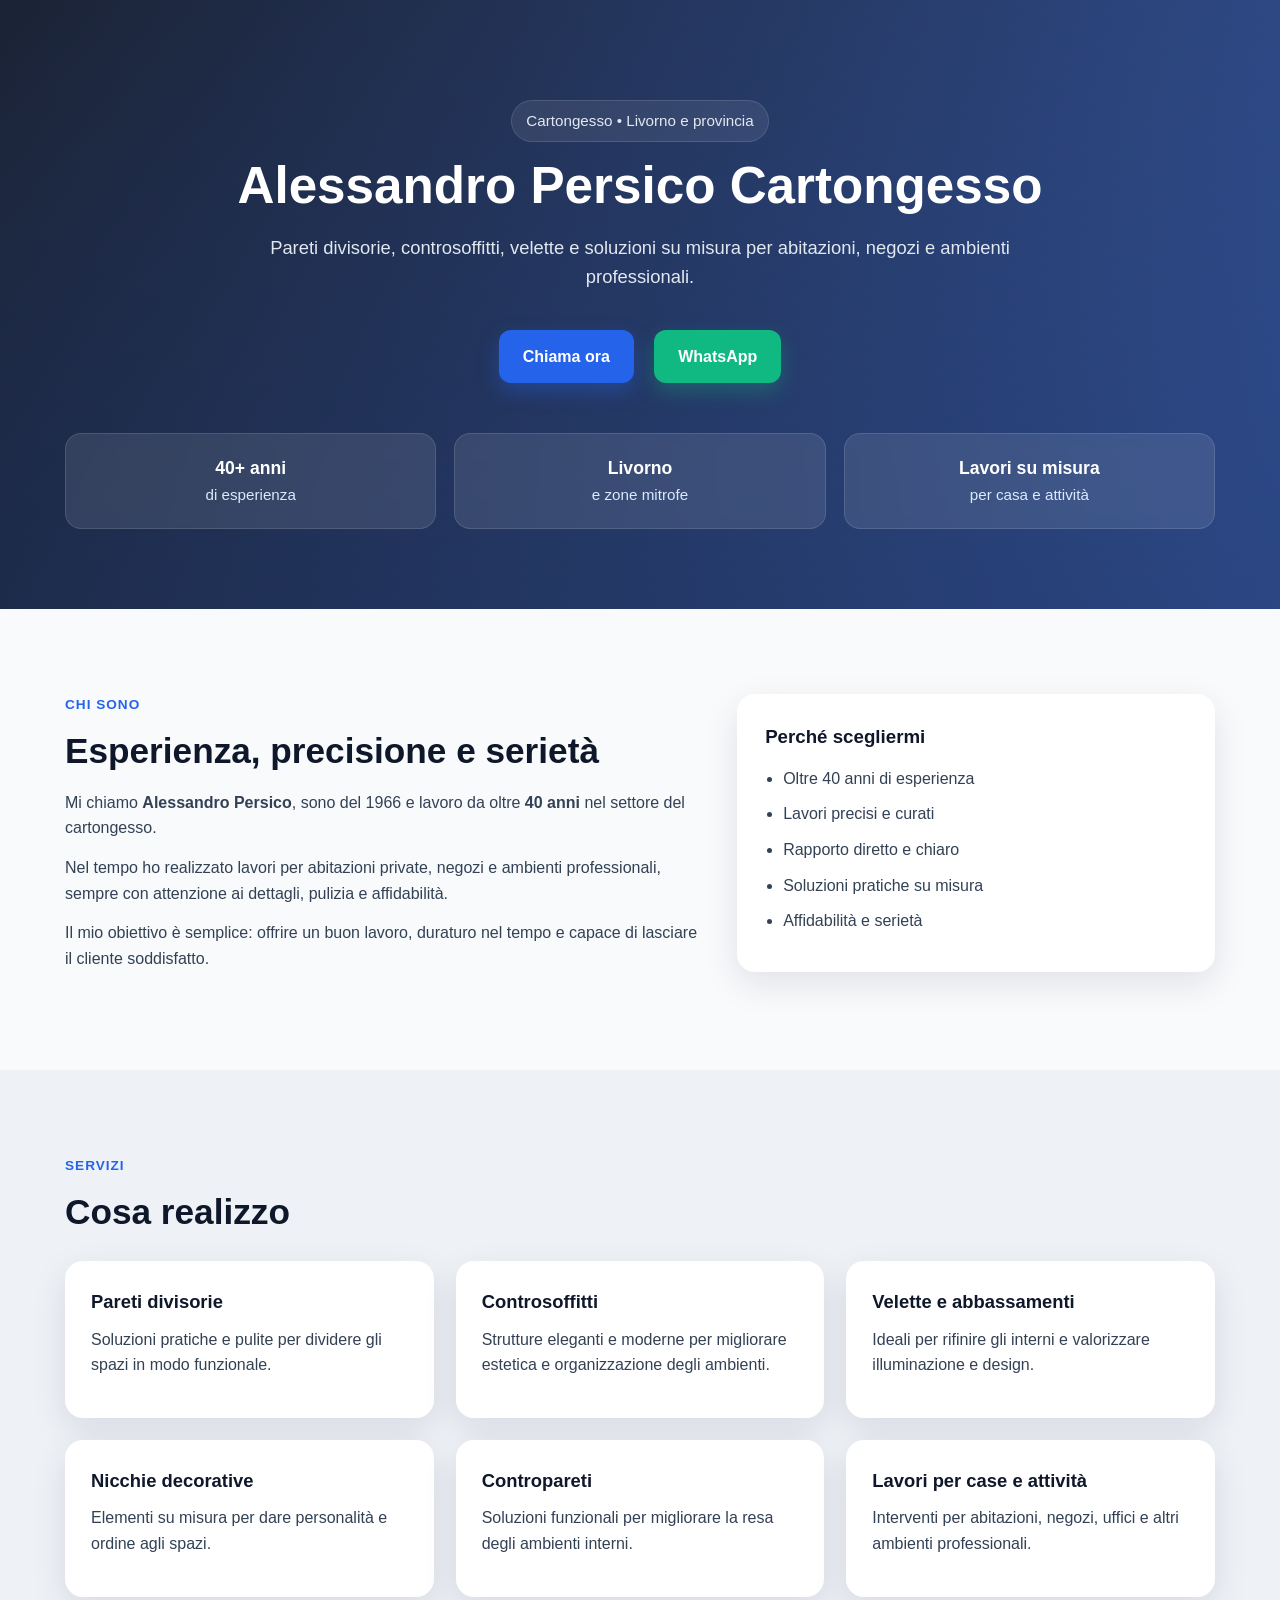
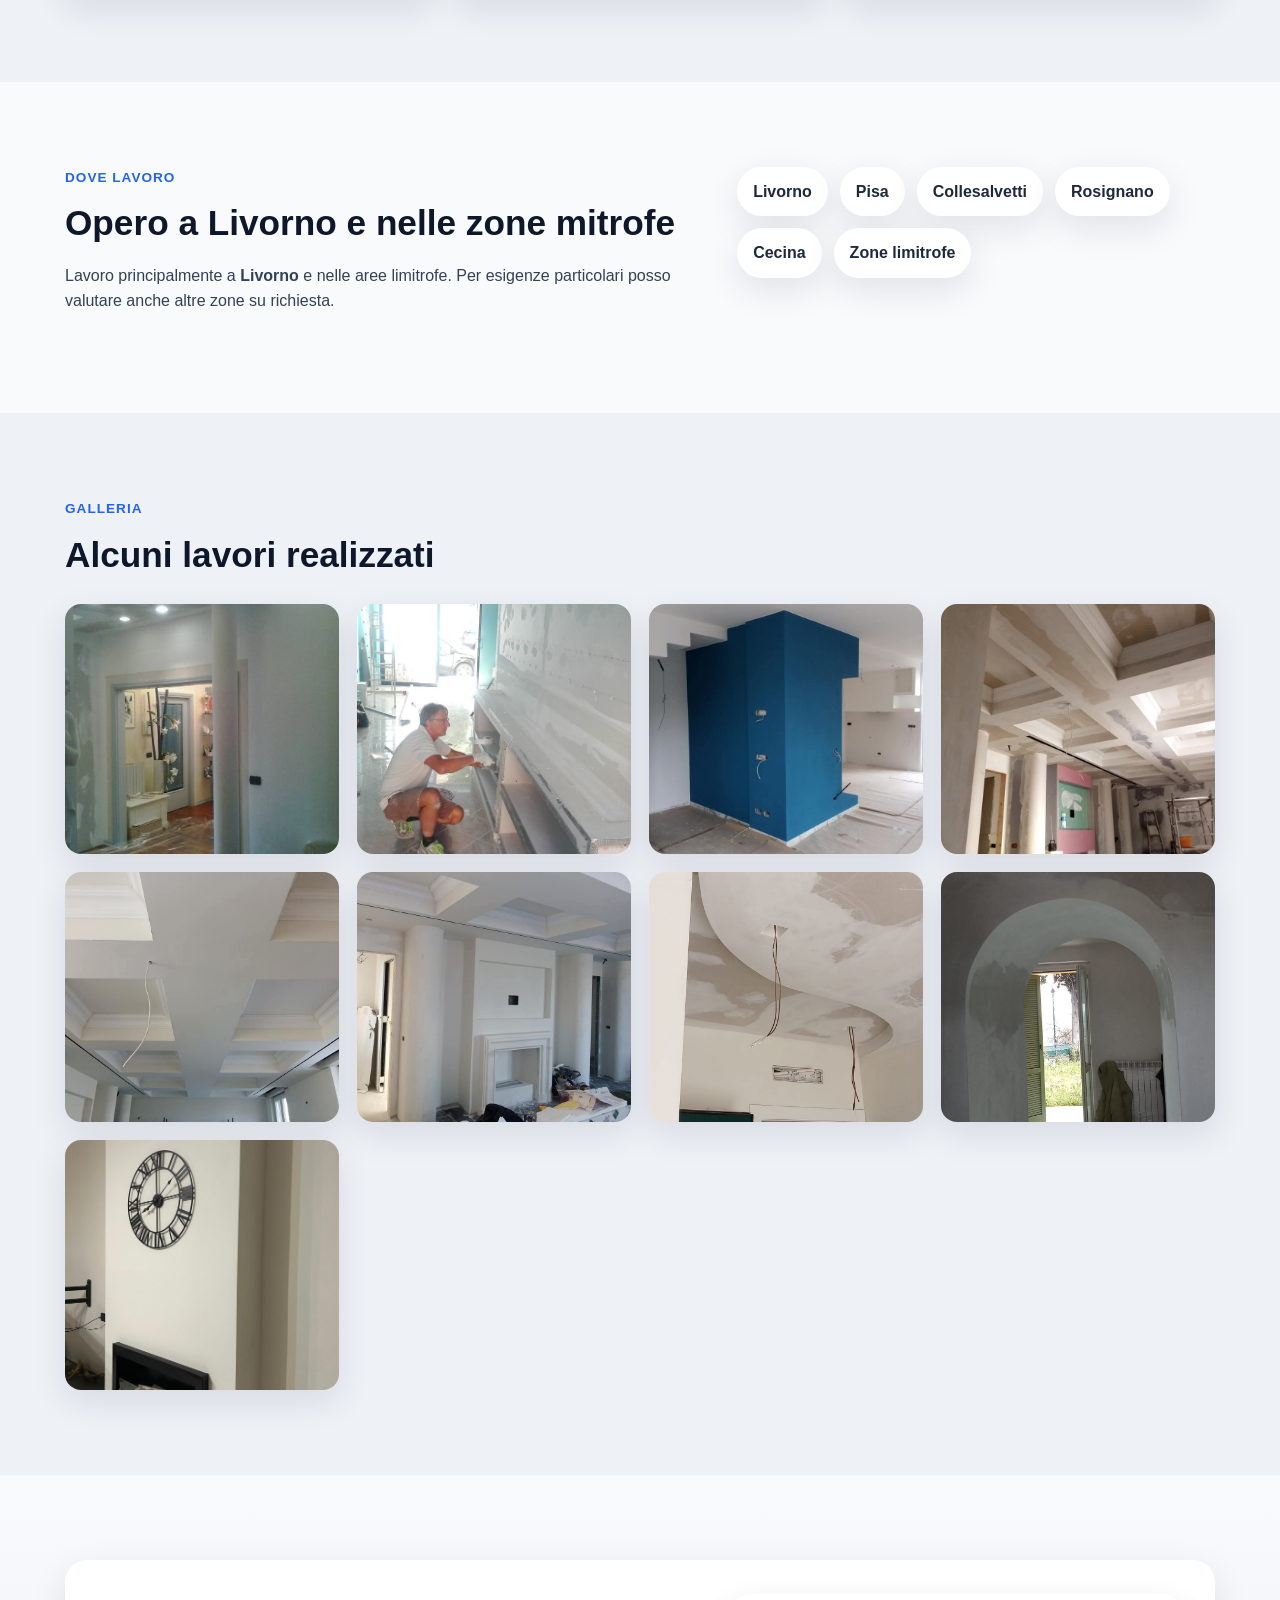
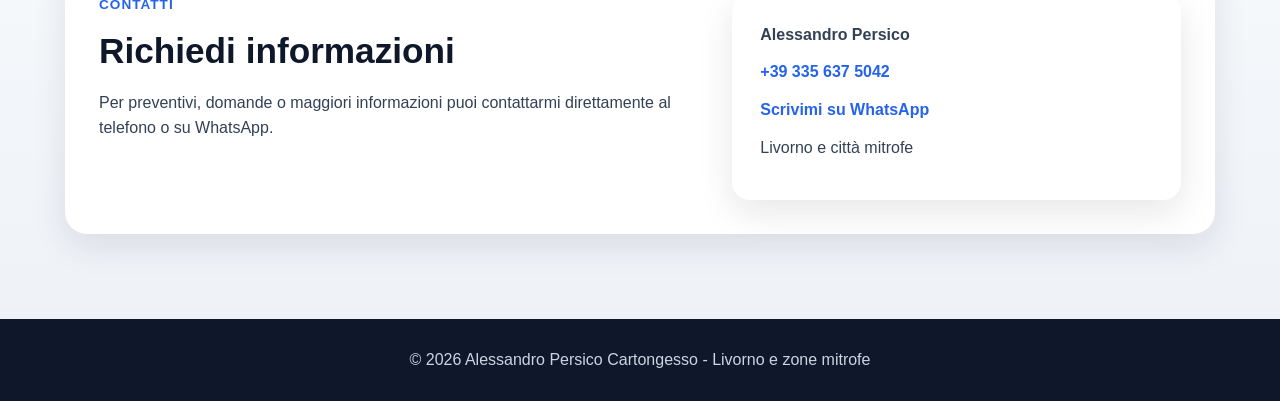
==== commit abd234d3: "Update index.html" ====
--- a/index.html
+++ b/index.html
@@ -3,7 +3,7 @@
 <head>
   <meta charset="UTF-8">
   <meta name="viewport" content="width=device-width, initial-scale=1.0">
-  <title>Alessandro Persico Cartongesso | Livorno e zone vicine</title>
+  <title>Alessandro Persico Cartongesso | Livorno </title>
   <meta name="description" content="Lavori in cartongesso a Livorno e provincia. Pareti divisorie, controsoffitti, velette e soluzioni su misura con oltre 40 anni di esperienza.">
   <link rel="stylesheet" href="style.css">
 </head>
@@ -31,7 +31,7 @@
         </div>
         <div class="info-box">
           <strong>Livorno</strong>
-          <span>e zone vicine</span>
+          <span>e zone mitrofe</span>
         </div>
         <div class="info-box">
           <strong>Lavori su misura</strong>
@@ -117,7 +117,7 @@
       <div class="container area-grid">
         <div>
           <p class="section-tag">Dove lavoro</p>
-          <h2>Opero a Livorno e nelle zone vicine</h2>
+          <h2>Opero a Livorno e nelle zone mitrofe</h2>
           <p>
             Lavoro principalmente a <strong>Livorno</strong> e nelle aree limitrofe.
             Per esigenze particolari posso valutare anche altre zone su richiesta.
@@ -170,7 +170,7 @@
           <p><strong>Alessandro Persico</strong></p>
           <p><a href="tel:+393356375042">+39 335 637 5042</a></p>
           <p><a href="https://wa.me/393356375042" target="_blank" rel="noopener">Scrivimi su WhatsApp</a></p>
-          <p>Livorno e città vicine</p>
+          <p>Livorno e città mitrofe</p>
         </div>
       </div>
     </section>
@@ -178,7 +178,7 @@
 
   <footer>
     <div class="container footer-content">
-      <p>© 2026 Alessandro Persico Cartongesso - Livorno e zone vicine</p>
+      <p>© 2026 Alessandro Persico Cartongesso - Livorno e zone mitrofe</p>
     </div>
   </footer>
 
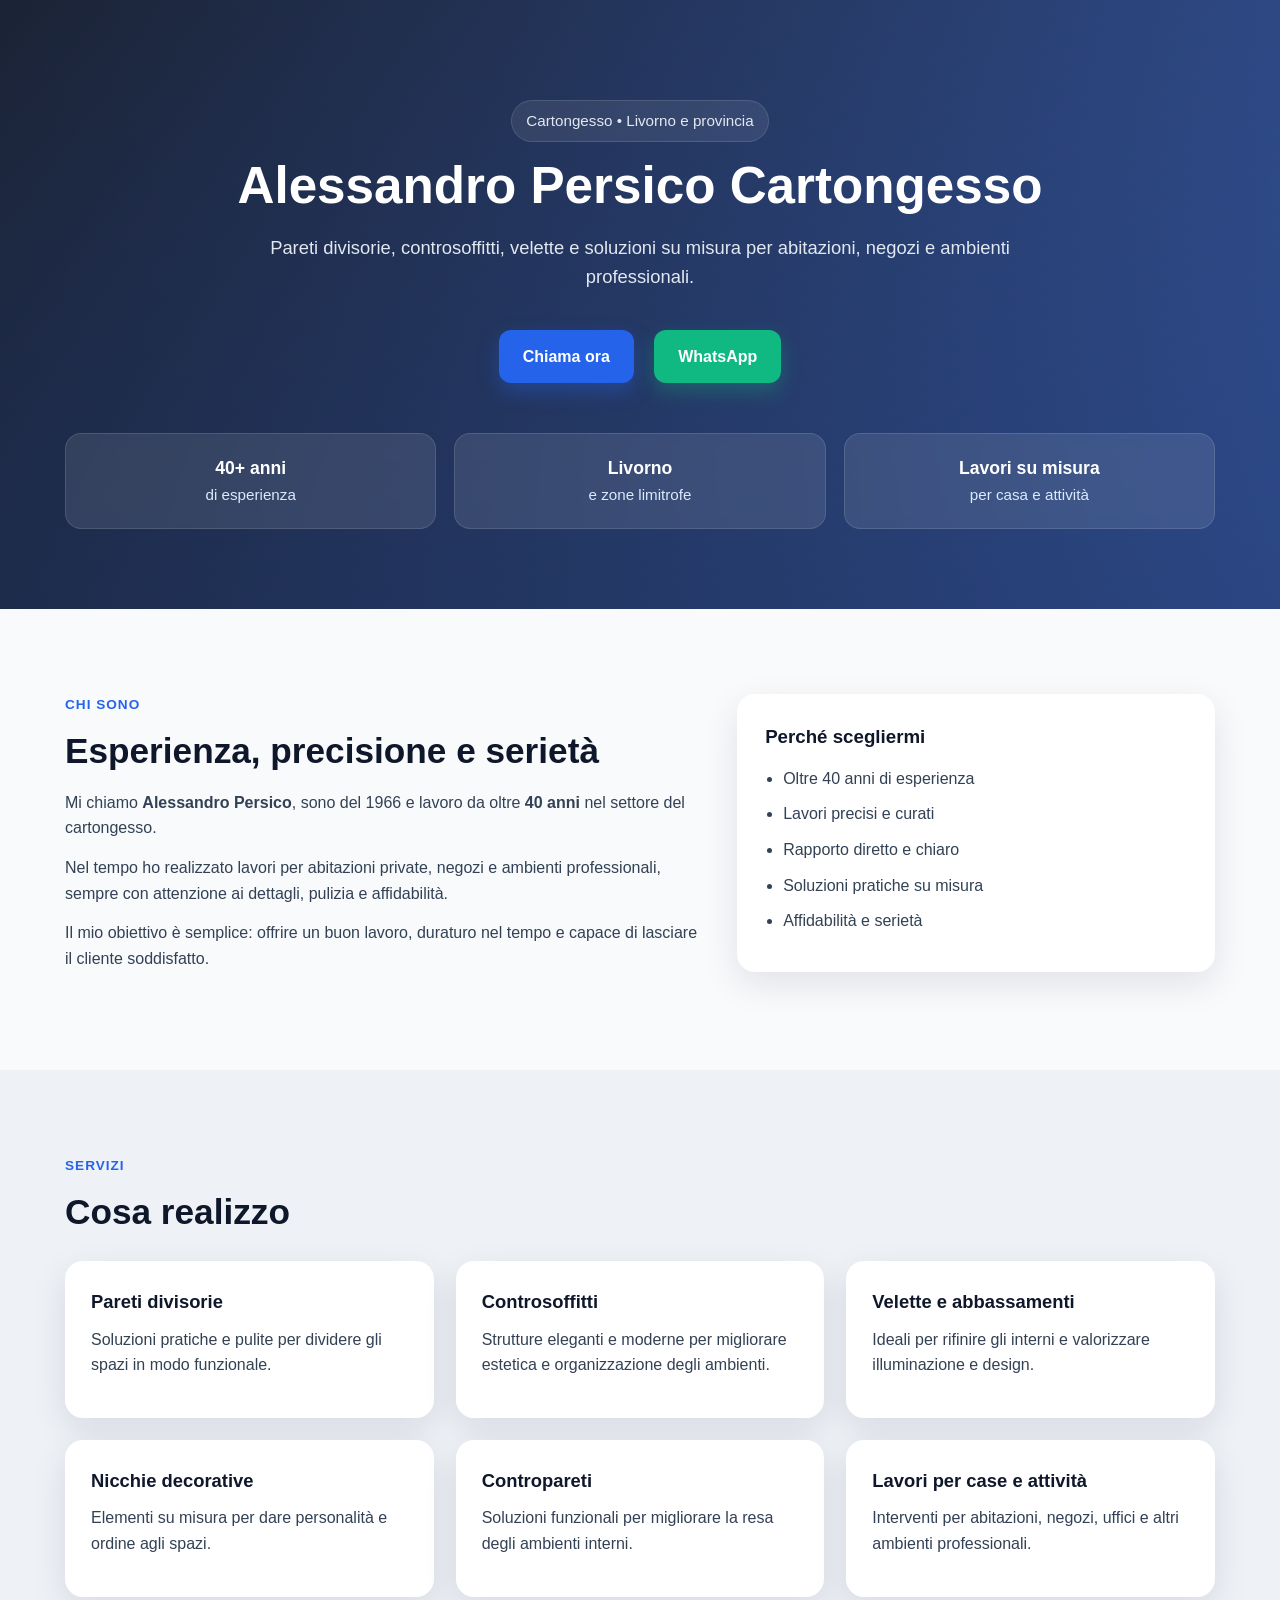
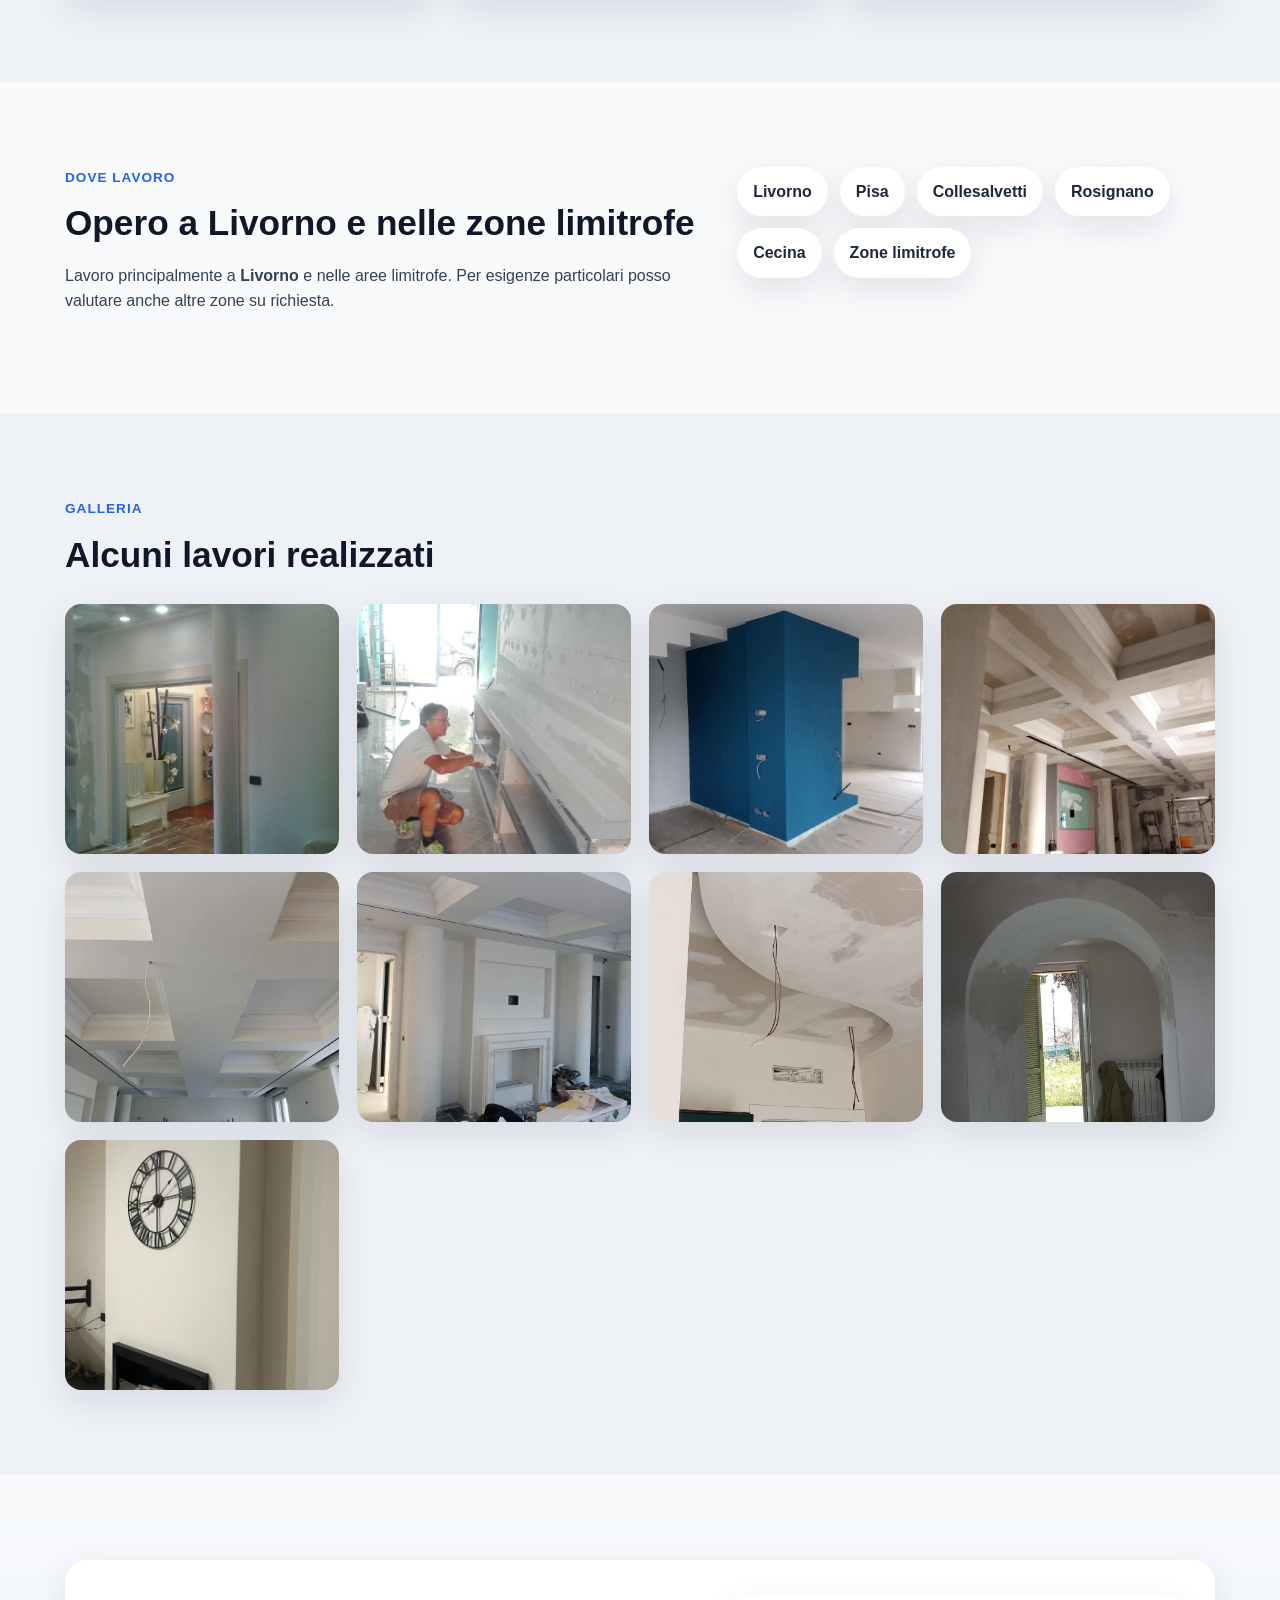
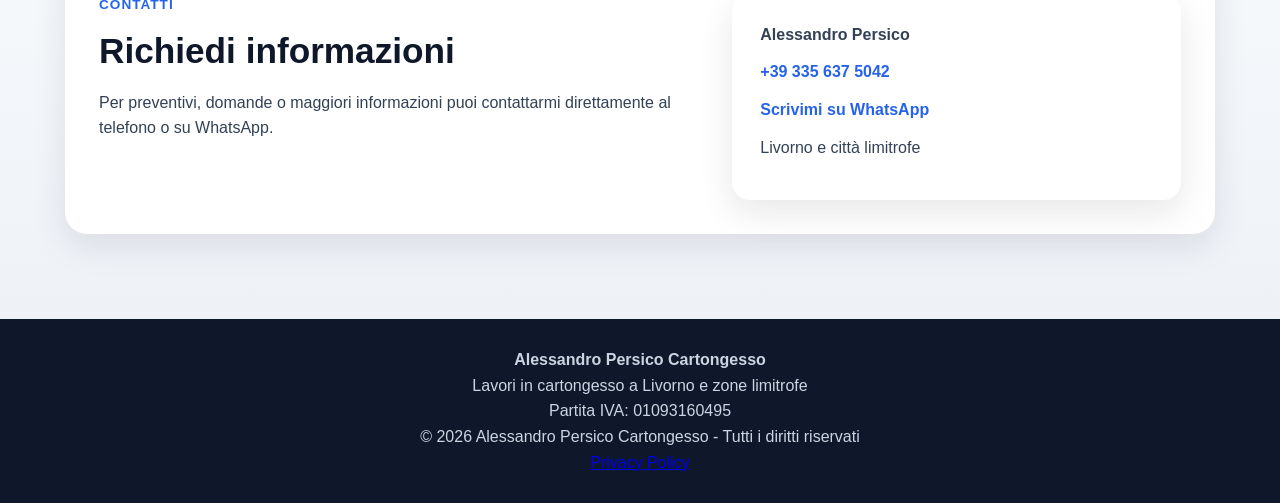
==== commit e42ac94e: "Update index.html" ====
--- a/index.html
+++ b/index.html
@@ -3,184 +3,210 @@
 <head>
   <meta charset="UTF-8">
   <meta name="viewport" content="width=device-width, initial-scale=1.0">
-  <title>Alessandro Persico Cartongesso | Livorno </title>
+  <title>Alessandro Persico Cartongesso | Livorno</title>
   <meta name="description" content="Lavori in cartongesso a Livorno e provincia. Pareti divisorie, controsoffitti, velette e soluzioni su misura con oltre 40 anni di esperienza.">
   <link rel="stylesheet" href="style.css">
 </head>
 <body>
 
-  <header class="hero">
-    <div class="overlay"></div>
-    <div class="container hero-content">
-      <p class="eyebrow">Cartongesso • Livorno e provincia</p>
-      <h1>Alessandro Persico Cartongesso</h1>
-      <p class="subtitle">
-        Pareti divisorie, controsoffitti, velette e soluzioni su misura
-        per abitazioni, negozi e ambienti professionali.
-      </p>
-
-      <div class="buttons">
-        <a class="btn primary" href="tel:+393356375042">Chiama ora</a>
-        <a class="btn secondary" href="https://wa.me/393356375042" target="_blank" rel="noopener">WhatsApp</a>
-      </div>
-
-      <div class="hero-info">
-        <div class="info-box">
-          <strong>40+ anni</strong>
-          <span>di esperienza</span>
-        </div>
-        <div class="info-box">
-          <strong>Livorno</strong>
-          <span>e zone mitrofe</span>
-        </div>
-        <div class="info-box">
-          <strong>Lavori su misura</strong>
-          <span>per casa e attività</span>
-        </div>
-      </div>
-    </div>
-  </header>
-
-  <main>
-    <section class="section">
-      <div class="container about-grid">
-        <div>
-          <p class="section-tag">Chi sono</p>
-          <h2>Esperienza, precisione e serietà</h2>
-          <p>
-            Mi chiamo <strong>Alessandro Persico</strong>, sono del 1966 e lavoro
-            da oltre <strong>40 anni</strong> nel settore del cartongesso.
-          </p>
-          <p>
-            Nel tempo ho realizzato lavori per abitazioni private, negozi e ambienti
-            professionali, sempre con attenzione ai dettagli, pulizia e affidabilità.
-          </p>
-          <p>
-            Il mio obiettivo è semplice: offrire un buon lavoro,
-            duraturo nel tempo e capace di lasciare il cliente soddisfatto.
-          </p>
-        </div>
-
-        <div class="about-card">
-          <h3>Perché scegliermi</h3>
-          <ul>
-            <li>Oltre 40 anni di esperienza</li>
-            <li>Lavori precisi e curati</li>
-            <li>Rapporto diretto e chiaro</li>
-            <li>Soluzioni pratiche su misura</li>
-            <li>Affidabilità e serietà</li>
-          </ul>
-        </div>
-      </div>
-    </section>
-
-    <section class="section alt">
-      <div class="container">
-        <p class="section-tag">Servizi</p>
-        <h2>Cosa realizzo</h2>
-
-        <div class="services-grid">
-          <div class="service-card">
-            <h3>Pareti divisorie</h3>
-            <p>Soluzioni pratiche e pulite per dividere gli spazi in modo funzionale.</p>
-          </div>
-
-          <div class="service-card">
-            <h3>Controsoffitti</h3>
-            <p>Strutture eleganti e moderne per migliorare estetica e organizzazione degli ambienti.</p>
-          </div>
-
-          <div class="service-card">
-            <h3>Velette e abbassamenti</h3>
-            <p>Ideali per rifinire gli interni e valorizzare illuminazione e design.</p>
-          </div>
-
-          <div class="service-card">
-            <h3>Nicchie decorative</h3>
-            <p>Elementi su misura per dare personalità e ordine agli spazi.</p>
-          </div>
-
-          <div class="service-card">
-            <h3>Contropareti</h3>
-            <p>Soluzioni funzionali per migliorare la resa degli ambienti interni.</p>
-          </div>
-
-          <div class="service-card">
-            <h3>Lavori per case e attività</h3>
-            <p>Interventi per abitazioni, negozi, uffici e altri ambienti professionali.</p>
-          </div>
-        </div>
-      </div>
-    </section>
-
-    <section class="section">
-      <div class="container area-grid">
-        <div>
-          <p class="section-tag">Dove lavoro</p>
-          <h2>Opero a Livorno e nelle zone mitrofe</h2>
-          <p>
-            Lavoro principalmente a <strong>Livorno</strong> e nelle aree limitrofe.
-            Per esigenze particolari posso valutare anche altre zone su richiesta.
-          </p>
-        </div>
-
-        <div class="areas-box">
-          <span>Livorno</span>
-          <span>Pisa</span>
-          <span>Collesalvetti</span>
-          <span>Rosignano</span>
-          <span>Cecina</span>
-          <span>Zone limitrofe</span>
-        </div>
-      </div>
-    </section>
-
-    <section class="section alt">
-      <div class="container">
-        <p class="section-tag">Galleria</p>
-        <h2>Alcuni lavori realizzati</h2>
-   
-
-       <div class="gallery">
-  <img src="WhatsApp Image 2026-03-15 at 20.15.05.jpeg" alt="Lavoro in cartongesso realizzato da Alessandro Persico 1">
-  <img src="WhatsApp Image 2026-03-15 at 20.15.06.jpeg" alt="Lavoro in cartongesso realizzato da Alessandro Persico 2">
-  <img src="WhatsApp Image 2026-03-15 at 20.15.06 (1).jpeg" alt="Lavoro in cartongesso realizzato da Alessandro Persico 3">
-  <img src="WhatsApp Image 2026-03-15 at 20.15.06 (3).jpeg" alt="Lavoro in cartongesso realizzato da Alessandro Persico 4">
-  <img src="WhatsApp Image 2026-03-15 at 20.15.06 (4).jpeg" alt="Lavoro in cartongesso realizzato da Alessandro Persico 5">
-  <img src="WhatsApp Image 2026-03-15 at 20.15.06 (5).jpeg" alt="Lavoro in cartongesso realizzato da Alessandro Persico 6">
-  <img src="WhatsApp Image 2026-03-15 at 20.15.06 (7).jpeg" alt="Lavoro in cartongesso realizzato da Alessandro Persico 7">
-  <img src="WhatsApp Image 2026-03-15 at 20.15.06 (9).jpeg" alt="Lavoro in cartongesso realizzato da Alessandro Persico 8">
-  <img src="WhatsApp Image 2026-03-15 at 20.33.15.jpeg" alt="Lavoro in cartongesso realizzato da Alessandro Persico 9">
-</div>
-      </div>
-    </section>
-
-    <section class="section contact-section">
-      <div class="container contact-card">
-        <div>
-          <p class="section-tag">Contatti</p>
-          <h2>Richiedi informazioni</h2>
-          <p>
-            Per preventivi, domande o maggiori informazioni puoi contattarmi
-            direttamente al telefono o su WhatsApp.
-          </p>
-        </div>
-
-        <div class="contact-info">
-          <p><strong>Alessandro Persico</strong></p>
-          <p><a href="tel:+393356375042">+39 335 637 5042</a></p>
-          <p><a href="https://wa.me/393356375042" target="_blank" rel="noopener">Scrivimi su WhatsApp</a></p>
-          <p>Livorno e città mitrofe</p>
-        </div>
-      </div>
-    </section>
-  </main>
-
-  <footer>
-    <div class="container footer-content">
-      <p>© 2026 Alessandro Persico Cartongesso - Livorno e zone mitrofe</p>
-    </div>
-  </footer>
+<header class="hero">
+  <div class="overlay"></div>
+  <div class="container hero-content">
+    <p class="eyebrow">Cartongesso • Livorno e provincia</p>
+    <h1>Alessandro Persico Cartongesso</h1>
+    <p class="subtitle">
+      Pareti divisorie, controsoffitti, velette e soluzioni su misura
+      per abitazioni, negozi e ambienti professionali.
+    </p>
+
+    <div class="buttons">
+      <a class="btn primary" href="tel:+393356375042">Chiama ora</a>
+      <a class="btn secondary" href="https://wa.me/393356375042" target="_blank" rel="noopener">WhatsApp</a>
+    </div>
+
+    <div class="hero-info">
+      <div class="info-box">
+        <strong>40+ anni</strong>
+        <span>di esperienza</span>
+      </div>
+      <div class="info-box">
+        <strong>Livorno</strong>
+        <span>e zone limitrofe</span>
+      </div>
+      <div class="info-box">
+        <strong>Lavori su misura</strong>
+        <span>per casa e attività</span>
+      </div>
+    </div>
+  </div>
+</header>
+
+<main>
+
+<section class="section">
+  <div class="container about-grid">
+    <div>
+      <p class="section-tag">Chi sono</p>
+      <h2>Esperienza, precisione e serietà</h2>
+      <p>
+        Mi chiamo <strong>Alessandro Persico</strong>, sono del 1966 e lavoro
+        da oltre <strong>40 anni</strong> nel settore del cartongesso.
+      </p>
+      <p>
+        Nel tempo ho realizzato lavori per abitazioni private, negozi e ambienti
+        professionali, sempre con attenzione ai dettagli, pulizia e affidabilità.
+      </p>
+      <p>
+        Il mio obiettivo è semplice: offrire un buon lavoro,
+        duraturo nel tempo e capace di lasciare il cliente soddisfatto.
+      </p>
+    </div>
+
+    <div class="about-card">
+      <h3>Perché scegliermi</h3>
+      <ul>
+        <li>Oltre 40 anni di esperienza</li>
+        <li>Lavori precisi e curati</li>
+        <li>Rapporto diretto e chiaro</li>
+        <li>Soluzioni pratiche su misura</li>
+        <li>Affidabilità e serietà</li>
+      </ul>
+    </div>
+  </div>
+</section>
+
+<section class="section alt">
+  <div class="container">
+    <p class="section-tag">Servizi</p>
+    <h2>Cosa realizzo</h2>
+
+    <div class="services-grid">
+
+      <div class="service-card">
+        <h3>Pareti divisorie</h3>
+        <p>Soluzioni pratiche e pulite per dividere gli spazi in modo funzionale.</p>
+      </div>
+
+      <div class="service-card">
+        <h3>Controsoffitti</h3>
+        <p>Strutture eleganti e moderne per migliorare estetica e organizzazione degli ambienti.</p>
+      </div>
+
+      <div class="service-card">
+        <h3>Velette e abbassamenti</h3>
+        <p>Ideali per rifinire gli interni e valorizzare illuminazione e design.</p>
+      </div>
+
+      <div class="service-card">
+        <h3>Nicchie decorative</h3>
+        <p>Elementi su misura per dare personalità e ordine agli spazi.</p>
+      </div>
+
+      <div class="service-card">
+        <h3>Contropareti</h3>
+        <p>Soluzioni funzionali per migliorare la resa degli ambienti interni.</p>
+      </div>
+
+      <div class="service-card">
+        <h3>Lavori per case e attività</h3>
+        <p>Interventi per abitazioni, negozi, uffici e altri ambienti professionali.</p>
+      </div>
+
+    </div>
+  </div>
+</section>
+
+<section class="section">
+  <div class="container area-grid">
+
+    <div>
+      <p class="section-tag">Dove lavoro</p>
+      <h2>Opero a Livorno e nelle zone limitrofe</h2>
+      <p>
+        Lavoro principalmente a <strong>Livorno</strong> e nelle aree limitrofe.
+        Per esigenze particolari posso valutare anche altre zone su richiesta.
+      </p>
+    </div>
+
+    <div class="areas-box">
+      <span>Livorno</span>
+      <span>Pisa</span>
+      <span>Collesalvetti</span>
+      <span>Rosignano</span>
+      <span>Cecina</span>
+      <span>Zone limitrofe</span>
+    </div>
+
+  </div>
+</section>
+
+<section class="section alt">
+  <div class="container">
+    <p class="section-tag">Galleria</p>
+    <h2>Alcuni lavori realizzati</h2>
+
+    <div class="gallery">
+      <img src="WhatsApp Image 2026-03-15 at 20.15.05.jpeg" alt="Lavoro in cartongesso realizzato da Alessandro Persico 1">
+      <img src="WhatsApp Image 2026-03-15 at 20.15.06.jpeg" alt="Lavoro in cartongesso realizzato da Alessandro Persico 2">
+      <img src="WhatsApp Image 2026-03-15 at 20.15.06 (1).jpeg" alt="Lavoro in cartongesso realizzato da Alessandro Persico 3">
+      <img src="WhatsApp Image 2026-03-15 at 20.15.06 (3).jpeg" alt="Lavoro in cartongesso realizzato da Alessandro Persico 4">
+      <img src="WhatsApp Image 2026-03-15 at 20.15.06 (4).jpeg" alt="Lavoro in cartongesso realizzato da Alessandro Persico 5">
+      <img src="WhatsApp Image 2026-03-15 at 20.15.06 (5).jpeg" alt="Lavoro in cartongesso realizzato da Alessandro Persico 6">
+      <img src="WhatsApp Image 2026-03-15 at 20.15.06 (7).jpeg" alt="Lavoro in cartongesso realizzato da Alessandro Persico 7">
+      <img src="WhatsApp Image 2026-03-15 at 20.15.06 (9).jpeg" alt="Lavoro in cartongesso realizzato da Alessandro Persico 8">
+      <img src="WhatsApp Image 2026-03-15 at 20.33.15.jpeg" alt="Lavoro in cartongesso realizzato da Alessandro Persico 9">
+    </div>
+
+  </div>
+</section>
+
+<section class="section contact-section">
+  <div class="container contact-card">
+
+    <div>
+      <p class="section-tag">Contatti</p>
+      <h2>Richiedi informazioni</h2>
+      <p>
+        Per preventivi, domande o maggiori informazioni puoi contattarmi
+        direttamente al telefono o su WhatsApp.
+      </p>
+    </div>
+
+    <div class="contact-info">
+      <p><strong>Alessandro Persico</strong></p>
+      <p><a href="tel:+393356375042">+39 335 637 5042</a></p>
+      <p><a href="https://wa.me/393356375042" target="_blank" rel="noopener">Scrivimi su WhatsApp</a></p>
+      <p>Livorno e città limitrofe</p>
+    </div>
+
+  </div>
+</section>
+
+</main>
+
+<footer>
+  <div class="container footer-content">
+
+    <p><strong>Alessandro Persico Cartongesso</strong></p>
+
+    <p>
+      Lavori in cartongesso a Livorno e zone limitrofe
+    </p>
+
+    <p>
+      Partita IVA: 01093160495
+    </p>
+
+    <p>
+      © 2026 Alessandro Persico Cartongesso - Tutti i diritti riservati
+    </p>
+
+    <p>
+      <a href="privacy.html">Privacy Policy</a>
+    </p>
+
+  </div>
+</footer>
 
 </body>
 </html>
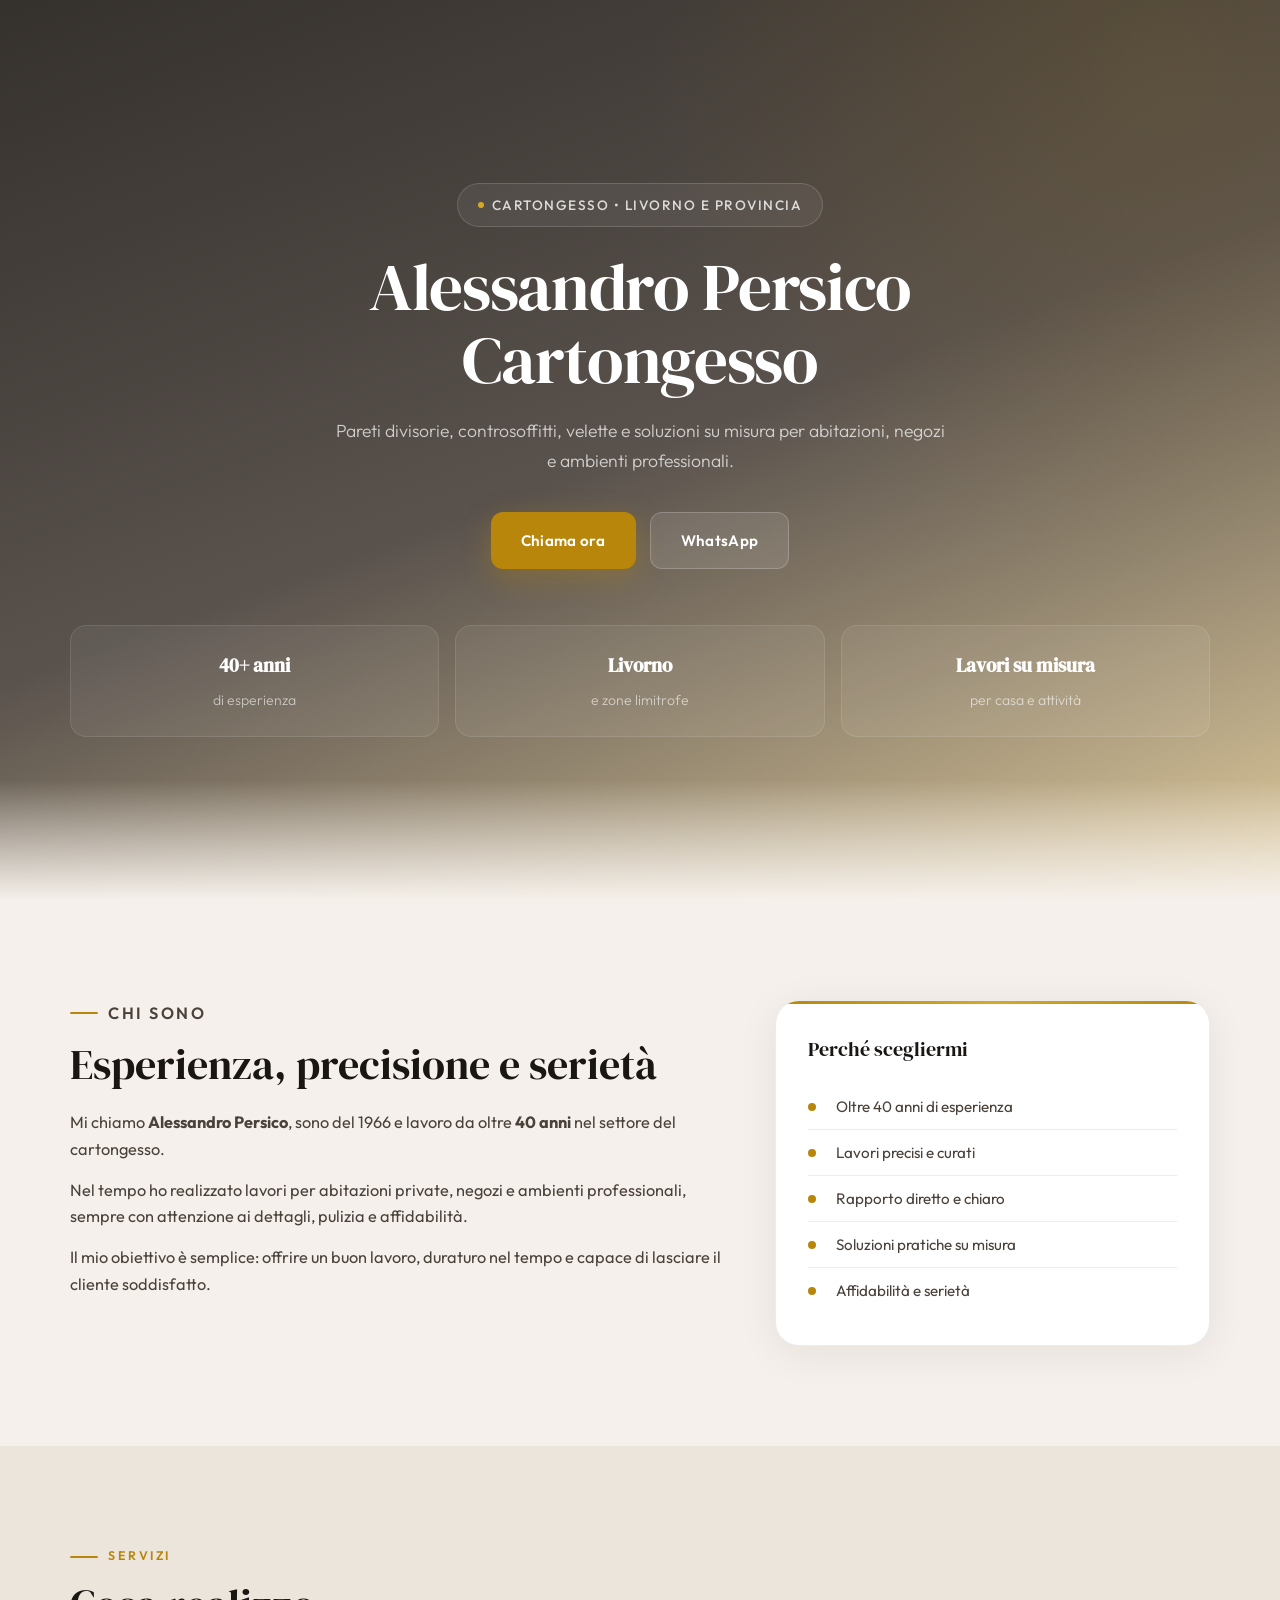
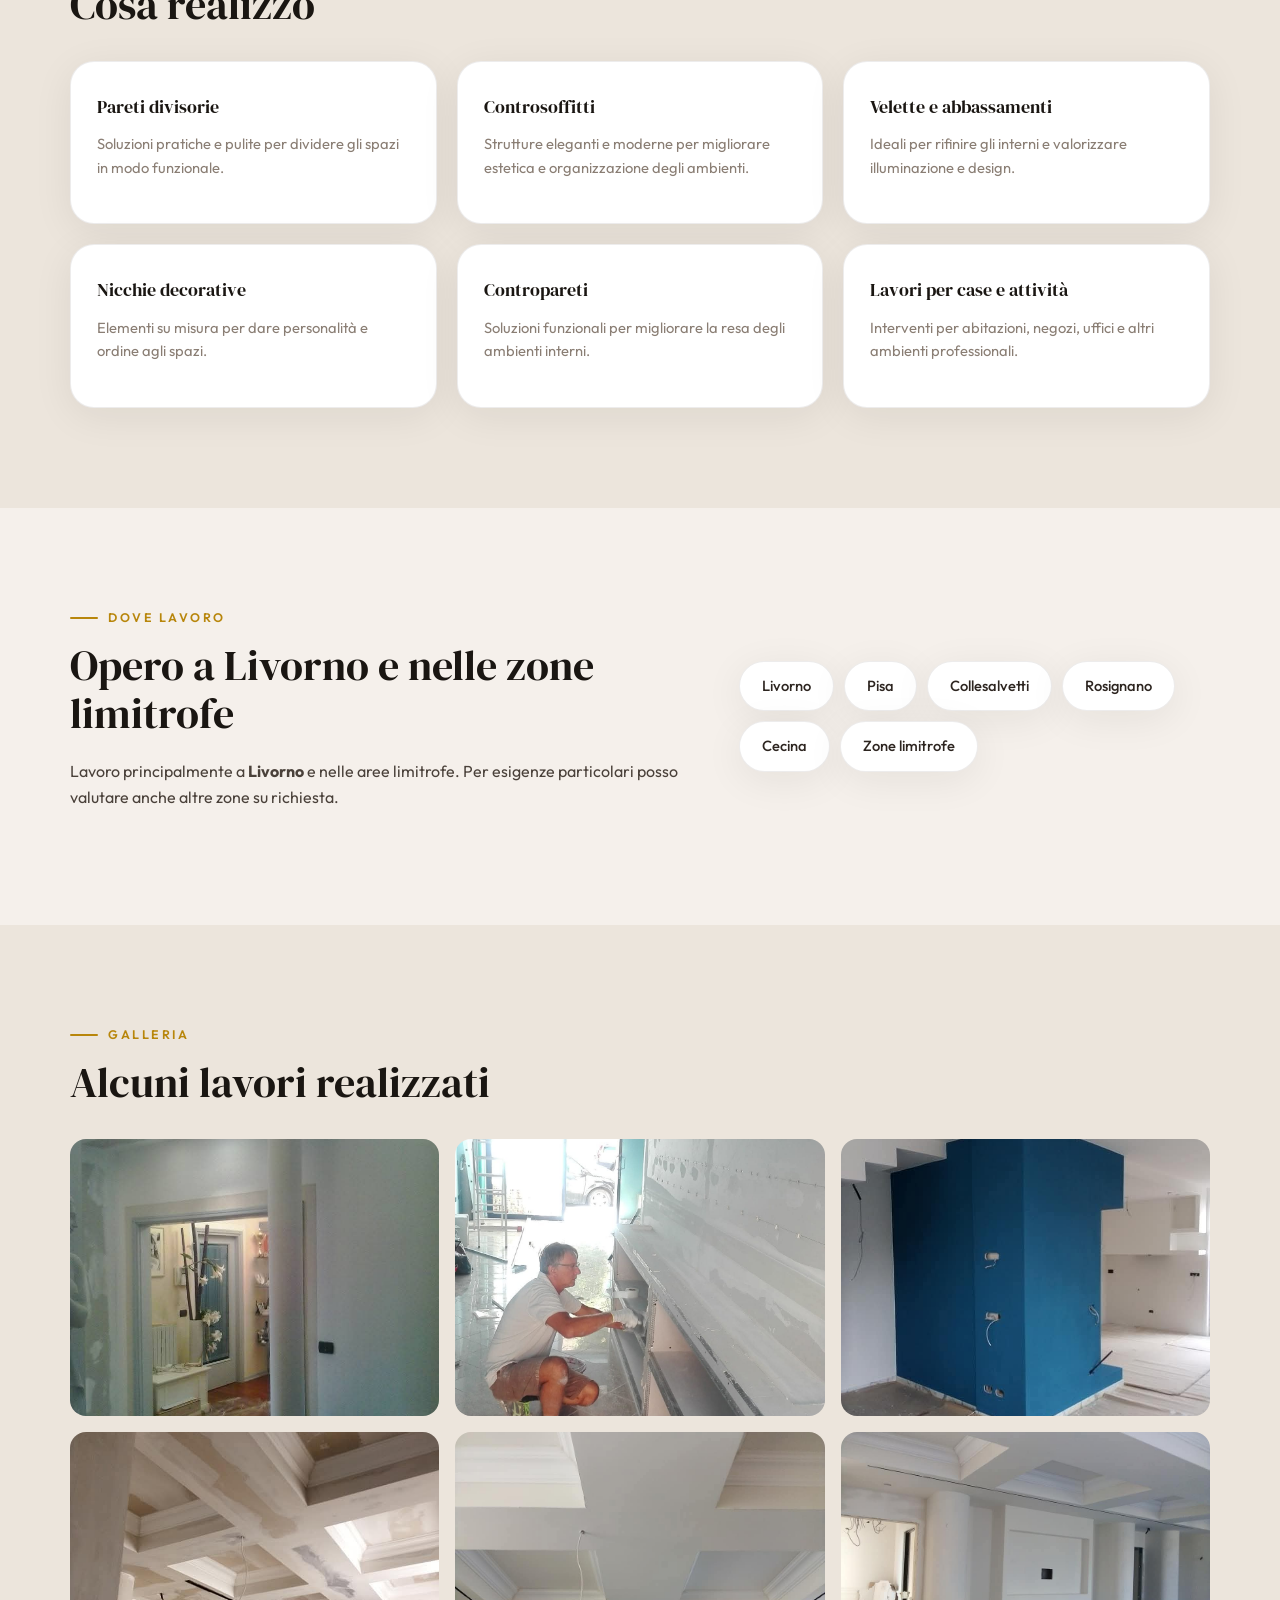
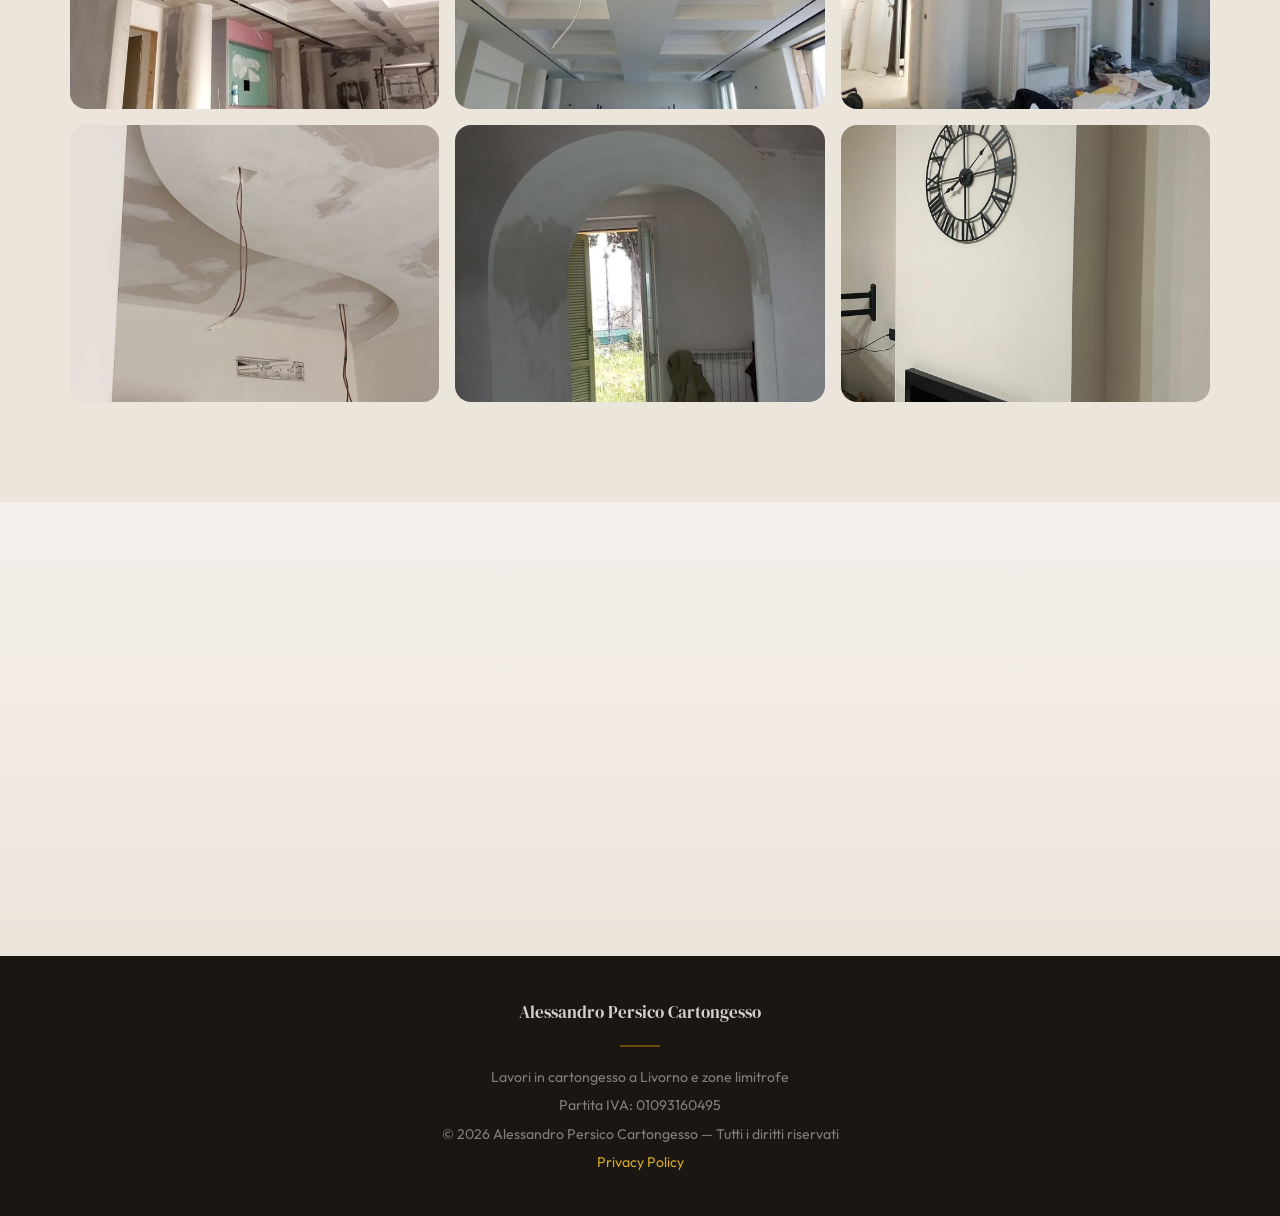
==== commit 0b33bf58: "Update index.html" ====
--- a/index.html
+++ b/index.html
@@ -5,15 +5,601 @@
   <meta name="viewport" content="width=device-width, initial-scale=1.0">
   <title>Alessandro Persico Cartongesso | Livorno</title>
   <meta name="description" content="Lavori in cartongesso a Livorno e provincia. Pareti divisorie, controsoffitti, velette e soluzioni su misura con oltre 40 anni di esperienza.">
-  <link rel="stylesheet" href="style.css">
+  <link rel="preconnect" href="https://fonts.googleapis.com">
+  <link rel="preconnect" href="https://fonts.gstatic.com" crossorigin>
+  <link href="https://fonts.googleapis.com/css2?family=DM+Serif+Display:ital@0;1&family=Outfit:wght@300;400;500;600;700&display=swap" rel="stylesheet">
+  <style>
+    *{box-sizing:border-box;margin:0;padding:0}
+
+    :root{
+      --bg:#f5f0eb;
+      --bg-alt:#ece5dc;
+      --white:#ffffff;
+      --dark:#1a1612;
+      --dark-soft:#2d2520;
+      --text:#4a413a;
+      --muted:#8a7e74;
+      --primary:#b8860b;
+      --primary-light:#d4a828;
+      --primary-glow:rgba(184,134,11,0.15);
+      --accent:#1a1612;
+      --border:rgba(26,22,18,0.08);
+      --border-light:rgba(184,134,11,0.18);
+      --shadow:0 8px 40px rgba(26,22,18,0.07);
+      --shadow-lg:0 20px 60px rgba(26,22,18,0.12);
+      --radius:16px;
+      --radius-lg:24px;
+      --font-display:'DM Serif Display',Georgia,serif;
+      --font-body:'Outfit',sans-serif;
+    }
+
+    html{scroll-behavior:smooth}
+
+    body{
+      font-family:var(--font-body);
+      line-height:1.65;
+      color:var(--text);
+      background:var(--bg);
+      overflow-x:hidden;
+    }
+
+    .container{width:90%;max-width:1140px;margin:0 auto}
+
+    /* ─── ANIMATIONS ─── */
+    @keyframes fadeUp{
+      from{opacity:0;transform:translateY(32px)}
+      to{opacity:1;transform:translateY(0)}
+    }
+    @keyframes fadeIn{
+      from{opacity:0}
+      to{opacity:1}
+    }
+    @keyframes scaleIn{
+      from{opacity:0;transform:scale(0.92)}
+      to{opacity:1;transform:scale(1)}
+    }
+    @keyframes slideRight{
+      from{opacity:0;transform:translateX(-30px)}
+      to{opacity:1;transform:translateX(0)}
+    }
+    @keyframes shimmer{
+      0%{background-position:-200% 0}
+      100%{background-position:200% 0}
+    }
+    @keyframes float{
+      0%,100%{transform:translateY(0)}
+      50%{transform:translateY(-8px)}
+    }
+
+    .reveal{
+      opacity:0;
+      transform:translateY(32px);
+      transition:opacity 0.7s ease,transform 0.7s ease;
+    }
+    .reveal.visible{
+      opacity:1;
+      transform:translateY(0);
+    }
+
+    /* ─── HERO ─── */
+    .hero{
+      position:relative;
+      overflow:hidden;
+      background:
+        linear-gradient(160deg, rgba(26,22,18,0.88) 0%, rgba(45,37,32,0.78) 50%, rgba(184,134,11,0.35) 100%),
+        url("lavoro-1.jpeg") center/cover no-repeat;
+      color:white;
+      padding:0;
+      min-height:100vh;
+      display:flex;
+      align-items:center;
+    }
+
+    .hero::before{
+      content:'';
+      position:absolute;
+      top:-50%;right:-30%;
+      width:80vw;height:80vw;
+      background:radial-gradient(circle,rgba(184,134,11,0.12) 0%,transparent 70%);
+      pointer-events:none;
+    }
+
+    .hero::after{
+      content:'';
+      position:absolute;
+      bottom:0;left:0;right:0;
+      height:120px;
+      background:linear-gradient(to top,var(--bg),transparent);
+      pointer-events:none;
+    }
+
+    .hero-content{
+      position:relative;z-index:2;
+      padding:120px 0 100px;
+      text-align:center;
+    }
+
+    .eyebrow{
+      display:inline-flex;align-items:center;gap:8px;
+      margin-bottom:24px;
+      padding:10px 20px;
+      border:1px solid rgba(255,255,255,0.15);
+      border-radius:999px;
+      background:rgba(255,255,255,0.06);
+      backdrop-filter:blur(8px);
+      color:rgba(255,255,255,0.8);
+      font-size:0.85rem;
+      font-weight:500;
+      letter-spacing:1.5px;
+      text-transform:uppercase;
+      animation:fadeIn 0.8s ease both;
+    }
+
+    .eyebrow::before{
+      content:'';
+      width:6px;height:6px;
+      border-radius:50%;
+      background:var(--primary-light);
+      animation:float 2.5s ease-in-out infinite;
+    }
+
+    .hero h1{
+      font-family:var(--font-display);
+      font-size:clamp(2.4rem,5.5vw,4.2rem);
+      line-height:1.08;
+      margin-bottom:20px;
+      font-weight:400;
+      letter-spacing:-0.02em;
+      animation:fadeUp 0.9s ease both 0.15s;
+    }
+
+    .subtitle{
+      max-width:620px;margin:0 auto;
+      font-size:1.1rem;
+      color:rgba(255,255,255,0.72);
+      font-weight:300;
+      line-height:1.7;
+      animation:fadeUp 0.9s ease both 0.3s;
+    }
+
+    .buttons{
+      margin-top:36px;
+      display:flex;flex-wrap:wrap;justify-content:center;gap:14px;
+      animation:fadeUp 0.9s ease both 0.45s;
+    }
+
+    .btn{
+      display:inline-flex;align-items:center;gap:8px;
+      text-decoration:none;
+      padding:15px 30px;
+      border-radius:12px;
+      font-weight:600;
+      font-size:0.95rem;
+      font-family:var(--font-body);
+      letter-spacing:0.3px;
+      transition:all 0.3s cubic-bezier(0.25,0.46,0.45,0.94);
+      cursor:pointer;
+      border:none;
+    }
+
+    .btn.primary{
+      background:var(--primary);
+      color:white;
+      box-shadow:0 8px 28px rgba(184,134,11,0.35);
+    }
+    .btn.primary:hover{
+      background:var(--primary-light);
+      transform:translateY(-3px);
+      box-shadow:0 12px 36px rgba(184,134,11,0.45);
+    }
+
+    .btn.secondary{
+      background:rgba(255,255,255,0.1);
+      color:white;
+      border:1px solid rgba(255,255,255,0.2);
+      backdrop-filter:blur(6px);
+    }
+    .btn.secondary:hover{
+      background:rgba(255,255,255,0.18);
+      transform:translateY(-3px);
+    }
+
+    .hero-info{
+      display:grid;
+      grid-template-columns:repeat(3,1fr);
+      gap:16px;
+      margin-top:56px;
+      animation:fadeUp 0.9s ease both 0.6s;
+    }
+
+    .info-box{
+      background:rgba(255,255,255,0.06);
+      border:1px solid rgba(255,255,255,0.1);
+      border-radius:16px;
+      padding:24px 20px;
+      backdrop-filter:blur(10px);
+      transition:all 0.35s ease;
+    }
+    .info-box:hover{
+      background:rgba(255,255,255,0.1);
+      border-color:rgba(184,134,11,0.3);
+      transform:translateY(-3px);
+    }
+
+    .info-box strong{
+      display:block;
+      font-family:var(--font-display);
+      font-size:1.2rem;
+      color:#fff;
+      margin-bottom:4px;
+    }
+    .info-box span{
+      color:rgba(255,255,255,0.6);
+      font-size:0.88rem;
+      font-weight:300;
+    }
+
+    /* ─── SECTIONS ─── */
+    .section{padding:100px 0}
+    .section.alt{background:var(--bg-alt)}
+
+    .section-tag{
+      color:var(--primary);
+      font-weight:600;
+      text-transform:uppercase;
+      letter-spacing:2.5px;
+      font-size:0.78rem;
+      margin-bottom:12px;
+      display:flex;align-items:center;gap:10px;
+    }
+    .section-tag::before{
+      content:'';
+      width:28px;height:2px;
+      background:var(--primary);
+      border-radius:2px;
+    }
+
+    .section h2{
+      font-family:var(--font-display);
+      font-size:clamp(1.8rem,3.5vw,2.6rem);
+      line-height:1.15;
+      color:var(--dark);
+      margin-bottom:20px;
+      font-weight:400;
+    }
+
+    .section p{margin-bottom:14px}
+
+    /* ─── ABOUT ─── */
+    .about-grid{
+      display:grid;
+      grid-template-columns:1.3fr 0.85fr;
+      gap:40px;
+      align-items:start;
+    }
+
+    .about-text p{
+      font-size:1.02rem;
+      color:var(--text);
+    }
+
+    .about-card{
+      background:var(--white);
+      padding:32px;
+      border-radius:var(--radius-lg);
+      box-shadow:var(--shadow);
+      border:1px solid var(--border);
+      position:relative;
+      overflow:hidden;
+    }
+    .about-card::before{
+      content:'';
+      position:absolute;
+      top:0;left:0;right:0;
+      height:3px;
+      background:linear-gradient(90deg,var(--primary),var(--primary-light),var(--primary));
+    }
+
+    .about-card h3{
+      font-family:var(--font-display);
+      margin-bottom:18px;
+      color:var(--dark);
+      font-size:1.25rem;
+      font-weight:400;
+    }
+
+    .about-card ul{
+      list-style:none;
+      padding:0;
+    }
+
+    .about-card li{
+      position:relative;
+      padding:10px 0 10px 28px;
+      border-bottom:1px solid var(--border);
+      font-size:0.95rem;
+      color:var(--text);
+    }
+    .about-card li:last-child{border-bottom:none}
+
+    .about-card li::before{
+      content:'';
+      position:absolute;
+      left:0;top:50%;transform:translateY(-50%);
+      width:8px;height:8px;
+      background:var(--primary);
+      border-radius:50%;
+    }
+
+    /* ─── SERVICES ─── */
+    .services-grid{
+      display:grid;
+      grid-template-columns:repeat(3,1fr);
+      gap:20px;
+      margin-top:32px;
+    }
+
+    .service-card{
+      background:var(--white);
+      border-radius:var(--radius-lg);
+      padding:30px 26px;
+      box-shadow:var(--shadow);
+      border:1px solid var(--border);
+      transition:all 0.35s cubic-bezier(0.25,0.46,0.45,0.94);
+      position:relative;
+      overflow:hidden;
+    }
+    .service-card::after{
+      content:'';
+      position:absolute;
+      bottom:0;left:0;right:0;
+      height:0;
+      background:linear-gradient(to top,var(--primary-glow),transparent);
+      transition:height 0.35s ease;
+    }
+    .service-card:hover{
+      transform:translateY(-6px);
+      box-shadow:var(--shadow-lg);
+      border-color:var(--border-light);
+    }
+    .service-card:hover::after{height:60%}
+
+    .service-card h3{
+      font-family:var(--font-display);
+      color:var(--dark);
+      margin-bottom:10px;
+      font-size:1.15rem;
+      font-weight:400;
+      position:relative;z-index:1;
+    }
+    .service-card p{
+      font-size:0.92rem;
+      color:var(--muted);
+      line-height:1.6;
+      position:relative;z-index:1;
+    }
+
+    /* ─── AREA ─── */
+    .area-grid{
+      display:grid;
+      grid-template-columns:1.2fr 0.9fr;
+      gap:40px;
+      align-items:center;
+    }
+
+    .areas-box{
+      display:flex;flex-wrap:wrap;gap:10px;
+      align-content:start;
+    }
+
+    .areas-box span{
+      background:var(--white);
+      color:var(--dark-soft);
+      padding:12px 22px;
+      border-radius:999px;
+      box-shadow:var(--shadow);
+      font-weight:500;
+      font-size:0.92rem;
+      border:1px solid var(--border);
+      transition:all 0.3s ease;
+    }
+    .areas-box span:hover{
+      border-color:var(--primary);
+      color:var(--primary);
+      transform:translateY(-2px);
+    }
+
+    /* ─── GALLERY ─── */
+    .gallery{
+      display:grid;
+      grid-template-columns:repeat(3,1fr);
+      gap:16px;
+      margin-top:32px;
+    }
+
+    .gallery-item{
+      position:relative;
+      overflow:hidden;
+      border-radius:var(--radius);
+      aspect-ratio:4/3;
+      cursor:pointer;
+    }
+
+    .gallery-item img{
+      width:100%;height:100%;
+      object-fit:cover;
+      display:block;
+      transition:transform 0.5s cubic-bezier(0.25,0.46,0.45,0.94);
+    }
+
+    .gallery-item::after{
+      content:'';
+      position:absolute;inset:0;
+      background:linear-gradient(to top,rgba(26,22,18,0.5) 0%,transparent 50%);
+      opacity:0;
+      transition:opacity 0.35s ease;
+    }
+
+    .gallery-item:hover img{transform:scale(1.08)}
+    .gallery-item:hover::after{opacity:1}
+
+    /* ─── CONTACT ─── */
+    .contact-section{
+      background:linear-gradient(180deg,var(--bg) 0%,var(--bg-alt) 100%);
+    }
+
+    .contact-grid{
+      display:grid;
+      grid-template-columns:1.2fr 0.9fr;
+      gap:40px;
+      align-items:start;
+    }
+
+    .contact-card-wrapper{
+      background:var(--white);
+      padding:40px;
+      border-radius:var(--radius-lg);
+      box-shadow:var(--shadow-lg);
+      border:1px solid var(--border);
+    }
+
+    .contact-info{
+      background:var(--dark);
+      color:white;
+      padding:40px;
+      border-radius:var(--radius-lg);
+      position:relative;
+      overflow:hidden;
+    }
+    .contact-info::before{
+      content:'';
+      position:absolute;
+      top:-40%;right:-30%;
+      width:60%;height:100%;
+      background:radial-gradient(circle,rgba(184,134,11,0.15),transparent 70%);
+    }
+
+    .contact-info p{
+      margin-bottom:16px;
+      position:relative;z-index:1;
+      font-size:0.95rem;
+    }
+    .contact-info strong{
+      font-family:var(--font-display);
+      font-size:1.3rem;
+      font-weight:400;
+      display:block;
+      margin-bottom:4px;
+    }
+
+    .contact-info a{
+      color:var(--primary-light);
+      text-decoration:none;
+      font-weight:500;
+      transition:color 0.2s;
+    }
+    .contact-info a:hover{color:#fff}
+
+    .contact-info .location{
+      display:flex;align-items:center;gap:8px;
+      color:rgba(255,255,255,0.6);
+      font-weight:300;
+    }
+
+    /* ─── FOOTER ─── */
+    footer{
+      background:var(--dark);
+      color:rgba(255,255,255,0.45);
+      text-align:center;
+      padding:40px 0;
+      font-size:0.88rem;
+    }
+
+    .footer-content p{margin:0;line-height:2}
+
+    .footer-content strong{
+      color:rgba(255,255,255,0.8);
+      font-family:var(--font-display);
+      font-weight:400;
+      font-size:1.05rem;
+    }
+
+    footer a{
+      color:var(--primary-light);
+      text-decoration:none;
+      transition:color 0.2s;
+    }
+    footer a:hover{color:#fff}
+
+    .footer-divider{
+      width:40px;height:2px;
+      background:var(--primary);
+      margin:16px auto;
+      border-radius:2px;
+      opacity:0.5;
+    }
+
+    /* ─── LIGHTBOX ─── */
+    .lightbox{
+      display:none;
+      position:fixed;inset:0;z-index:1000;
+      background:rgba(26,22,18,0.92);
+      backdrop-filter:blur(12px);
+      align-items:center;justify-content:center;
+      cursor:pointer;
+      animation:fadeIn 0.25s ease;
+    }
+    .lightbox.active{display:flex}
+    .lightbox img{
+      max-width:90vw;max-height:85vh;
+      object-fit:contain;
+      border-radius:12px;
+      box-shadow:0 20px 80px rgba(0,0,0,0.5);
+      animation:scaleIn 0.3s ease;
+    }
+    .lightbox-close{
+      position:absolute;top:24px;right:28px;
+      color:white;font-size:2rem;
+      cursor:pointer;
+      opacity:0.6;transition:opacity 0.2s;
+      font-weight:300;
+      font-family:var(--font-body);
+    }
+    .lightbox-close:hover{opacity:1}
+
+    /* ─── RESPONSIVE ─── */
+    @media(max-width:900px){
+      .hero-info,
+      .about-grid,
+      .area-grid,
+      .services-grid,
+      .contact-grid{
+        grid-template-columns:1fr;
+      }
+      .gallery{grid-template-columns:repeat(2,1fr)}
+    }
+
+    @media(max-width:600px){
+      .hero-content{padding:100px 0 80px}
+      .section{padding:72px 0}
+      .btn{
+        display:flex;justify-content:center;
+        width:100%;max-width:300px;
+        margin:0 auto;
+      }
+      .buttons{flex-direction:column;align-items:center}
+      .gallery{grid-template-columns:1fr}
+      .gallery-item{aspect-ratio:16/10}
+      .contact-info,.contact-card-wrapper{padding:28px}
+    }
+  </style>
 </head>
 <body>
 
 <header class="hero">
-  <div class="overlay"></div>
   <div class="container hero-content">
     <p class="eyebrow">Cartongesso • Livorno e provincia</p>
-    <h1>Alessandro Persico Cartongesso</h1>
+    <h1>Alessandro Persico<br>Cartongesso</h1>
     <p class="subtitle">
       Pareti divisorie, controsoffitti, velette e soluzioni su misura
       per abitazioni, negozi e ambienti professionali.
@@ -45,7 +631,7 @@
 
 <section class="section">
   <div class="container about-grid">
-    <div>
+    <div class="about-text reveal">
       <p class="section-tag">Chi sono</p>
       <h2>Esperienza, precisione e serietà</h2>
       <p>
@@ -62,7 +648,7 @@
       </p>
     </div>
 
-    <div class="about-card">
+    <div class="about-card reveal" style="transition-delay:0.15s">
       <h3>Perché scegliermi</h3>
       <ul>
         <li>Oltre 40 anni di esperienza</li>
@@ -77,49 +663,43 @@
 
 <section class="section alt">
   <div class="container">
-    <p class="section-tag">Servizi</p>
-    <h2>Cosa realizzo</h2>
+    <div class="reveal">
+      <p class="section-tag">Servizi</p>
+      <h2>Cosa realizzo</h2>
+    </div>
 
     <div class="services-grid">
-
-      <div class="service-card">
+      <div class="service-card reveal" style="transition-delay:0.05s">
         <h3>Pareti divisorie</h3>
         <p>Soluzioni pratiche e pulite per dividere gli spazi in modo funzionale.</p>
       </div>
-
-      <div class="service-card">
+      <div class="service-card reveal" style="transition-delay:0.1s">
         <h3>Controsoffitti</h3>
         <p>Strutture eleganti e moderne per migliorare estetica e organizzazione degli ambienti.</p>
       </div>
-
-      <div class="service-card">
+      <div class="service-card reveal" style="transition-delay:0.15s">
         <h3>Velette e abbassamenti</h3>
         <p>Ideali per rifinire gli interni e valorizzare illuminazione e design.</p>
       </div>
-
-      <div class="service-card">
+      <div class="service-card reveal" style="transition-delay:0.2s">
         <h3>Nicchie decorative</h3>
         <p>Elementi su misura per dare personalità e ordine agli spazi.</p>
       </div>
-
-      <div class="service-card">
+      <div class="service-card reveal" style="transition-delay:0.25s">
         <h3>Contropareti</h3>
         <p>Soluzioni funzionali per migliorare la resa degli ambienti interni.</p>
       </div>
-
-      <div class="service-card">
+      <div class="service-card reveal" style="transition-delay:0.3s">
         <h3>Lavori per case e attività</h3>
         <p>Interventi per abitazioni, negozi, uffici e altri ambienti professionali.</p>
       </div>
-
     </div>
   </div>
 </section>
 
 <section class="section">
   <div class="container area-grid">
-
-    <div>
+    <div class="reveal">
       <p class="section-tag">Dove lavoro</p>
       <h2>Opero a Livorno e nelle zone limitrofe</h2>
       <p>
@@ -128,7 +708,7 @@
       </p>
     </div>
 
-    <div class="areas-box">
+    <div class="areas-box reveal" style="transition-delay:0.1s">
       <span>Livorno</span>
       <span>Pisa</span>
       <span>Collesalvetti</span>
@@ -136,34 +716,33 @@
       <span>Cecina</span>
       <span>Zone limitrofe</span>
     </div>
-
   </div>
 </section>
 
 <section class="section alt">
   <div class="container">
-    <p class="section-tag">Galleria</p>
-    <h2>Alcuni lavori realizzati</h2>
+    <div class="reveal">
+      <p class="section-tag">Galleria</p>
+      <h2>Alcuni lavori realizzati</h2>
+    </div>
 
     <div class="gallery">
-      <img src="WhatsApp Image 2026-03-15 at 20.15.05.jpeg" alt="Lavoro in cartongesso realizzato da Alessandro Persico 1">
-      <img src="WhatsApp Image 2026-03-15 at 20.15.06.jpeg" alt="Lavoro in cartongesso realizzato da Alessandro Persico 2">
-      <img src="WhatsApp Image 2026-03-15 at 20.15.06 (1).jpeg" alt="Lavoro in cartongesso realizzato da Alessandro Persico 3">
-      <img src="WhatsApp Image 2026-03-15 at 20.15.06 (3).jpeg" alt="Lavoro in cartongesso realizzato da Alessandro Persico 4">
-      <img src="WhatsApp Image 2026-03-15 at 20.15.06 (4).jpeg" alt="Lavoro in cartongesso realizzato da Alessandro Persico 5">
-      <img src="WhatsApp Image 2026-03-15 at 20.15.06 (5).jpeg" alt="Lavoro in cartongesso realizzato da Alessandro Persico 6">
-      <img src="WhatsApp Image 2026-03-15 at 20.15.06 (7).jpeg" alt="Lavoro in cartongesso realizzato da Alessandro Persico 7">
-      <img src="WhatsApp Image 2026-03-15 at 20.15.06 (9).jpeg" alt="Lavoro in cartongesso realizzato da Alessandro Persico 8">
-      <img src="WhatsApp Image 2026-03-15 at 20.33.15.jpeg" alt="Lavoro in cartongesso realizzato da Alessandro Persico 9">
-    </div>
-
+      <div class="gallery-item reveal"><img src="WhatsApp Image 2026-03-15 at 20.15.05.jpeg" alt="Lavoro in cartongesso realizzato da Alessandro Persico 1" loading="lazy"></div>
+      <div class="gallery-item reveal"><img src="WhatsApp Image 2026-03-15 at 20.15.06.jpeg" alt="Lavoro in cartongesso realizzato da Alessandro Persico 2" loading="lazy"></div>
+      <div class="gallery-item reveal"><img src="WhatsApp Image 2026-03-15 at 20.15.06 (1).jpeg" alt="Lavoro in cartongesso realizzato da Alessandro Persico 3" loading="lazy"></div>
+      <div class="gallery-item reveal"><img src="WhatsApp Image 2026-03-15 at 20.15.06 (3).jpeg" alt="Lavoro in cartongesso realizzato da Alessandro Persico 4" loading="lazy"></div>
+      <div class="gallery-item reveal"><img src="WhatsApp Image 2026-03-15 at 20.15.06 (4).jpeg" alt="Lavoro in cartongesso realizzato da Alessandro Persico 5" loading="lazy"></div>
+      <div class="gallery-item reveal"><img src="WhatsApp Image 2026-03-15 at 20.15.06 (5).jpeg" alt="Lavoro in cartongesso realizzato da Alessandro Persico 6" loading="lazy"></div>
+      <div class="gallery-item reveal"><img src="WhatsApp Image 2026-03-15 at 20.15.06 (7).jpeg" alt="Lavoro in cartongesso realizzato da Alessandro Persico 7" loading="lazy"></div>
+      <div class="gallery-item reveal"><img src="WhatsApp Image 2026-03-15 at 20.15.06 (9).jpeg" alt="Lavoro in cartongesso realizzato da Alessandro Persico 8" loading="lazy"></div>
+      <div class="gallery-item reveal"><img src="WhatsApp Image 2026-03-15 at 20.33.15.jpeg" alt="Lavoro in cartongesso realizzato da Alessandro Persico 9" loading="lazy"></div>
+    </div>
   </div>
 </section>
 
 <section class="section contact-section">
-  <div class="container contact-card">
-
-    <div>
+  <div class="container contact-grid">
+    <div class="contact-card-wrapper reveal">
       <p class="section-tag">Contatti</p>
       <h2>Richiedi informazioni</h2>
       <p>
@@ -172,13 +751,15 @@
       </p>
     </div>
 
-    <div class="contact-info">
+    <div class="contact-info reveal" style="transition-delay:0.12s">
       <p><strong>Alessandro Persico</strong></p>
       <p><a href="tel:+393356375042">+39 335 637 5042</a></p>
       <p><a href="https://wa.me/393356375042" target="_blank" rel="noopener">Scrivimi su WhatsApp</a></p>
-      <p>Livorno e città limitrofe</p>
-    </div>
-
+      <p class="location">
+        <svg width="16" height="16" viewBox="0 0 24 24" fill="none" stroke="currentColor" stroke-width="2" stroke-linecap="round" stroke-linejoin="round"><path d="M21 10c0 7-9 13-9 13s-9-6-9-13a9 9 0 0 1 18 0z"/><circle cx="12" cy="10" r="3"/></svg>
+        Livorno e città limitrofe
+      </p>
+    </div>
   </div>
 </section>
 
@@ -186,27 +767,59 @@
 
 <footer>
   <div class="container footer-content">
-
     <p><strong>Alessandro Persico Cartongesso</strong></p>
-
-    <p>
-      Lavori in cartongesso a Livorno e zone limitrofe
-    </p>
-
-    <p>
-      Partita IVA: 01093160495
-    </p>
-
-    <p>
-      © 2026 Alessandro Persico Cartongesso - Tutti i diritti riservati
-    </p>
-
-    <p>
-      <a href="privacy.html">Privacy Policy</a>
-    </p>
-
+    <div class="footer-divider"></div>
+    <p>Lavori in cartongesso a Livorno e zone limitrofe</p>
+    <p>Partita IVA: 01093160495</p>
+    <p>© 2026 Alessandro Persico Cartongesso — Tutti i diritti riservati</p>
+    <p><a href="privacy.html">Privacy Policy</a></p>
   </div>
 </footer>
 
+<!-- Lightbox -->
+<div class="lightbox" id="lightbox">
+  <span class="lightbox-close">&times;</span>
+  <img src="" alt="Anteprima">
+</div>
+
+<script>
+  // Scroll reveal
+  const observer = new IntersectionObserver((entries) => {
+    entries.forEach(e => {
+      if (e.isIntersecting) {
+        e.target.classList.add('visible');
+        observer.unobserve(e.target);
+      }
+    });
+  }, { threshold: 0.12 });
+
+  document.querySelectorAll('.reveal').forEach(el => observer.observe(el));
+
+  // Lightbox
+  const lightbox = document.getElementById('lightbox');
+  const lbImg = lightbox.querySelector('img');
+
+  document.querySelectorAll('.gallery-item img').forEach(img => {
+    img.addEventListener('click', () => {
+      lbImg.src = img.src;
+      lbImg.alt = img.alt;
+      lightbox.classList.add('active');
+      document.body.style.overflow = 'hidden';
+    });
+  });
+
+  lightbox.addEventListener('click', () => {
+    lightbox.classList.remove('active');
+    document.body.style.overflow = '';
+  });
+
+  document.addEventListener('keydown', e => {
+    if (e.key === 'Escape') {
+      lightbox.classList.remove('active');
+      document.body.style.overflow = '';
+    }
+  });
+</script>
+
 </body>
 </html>
